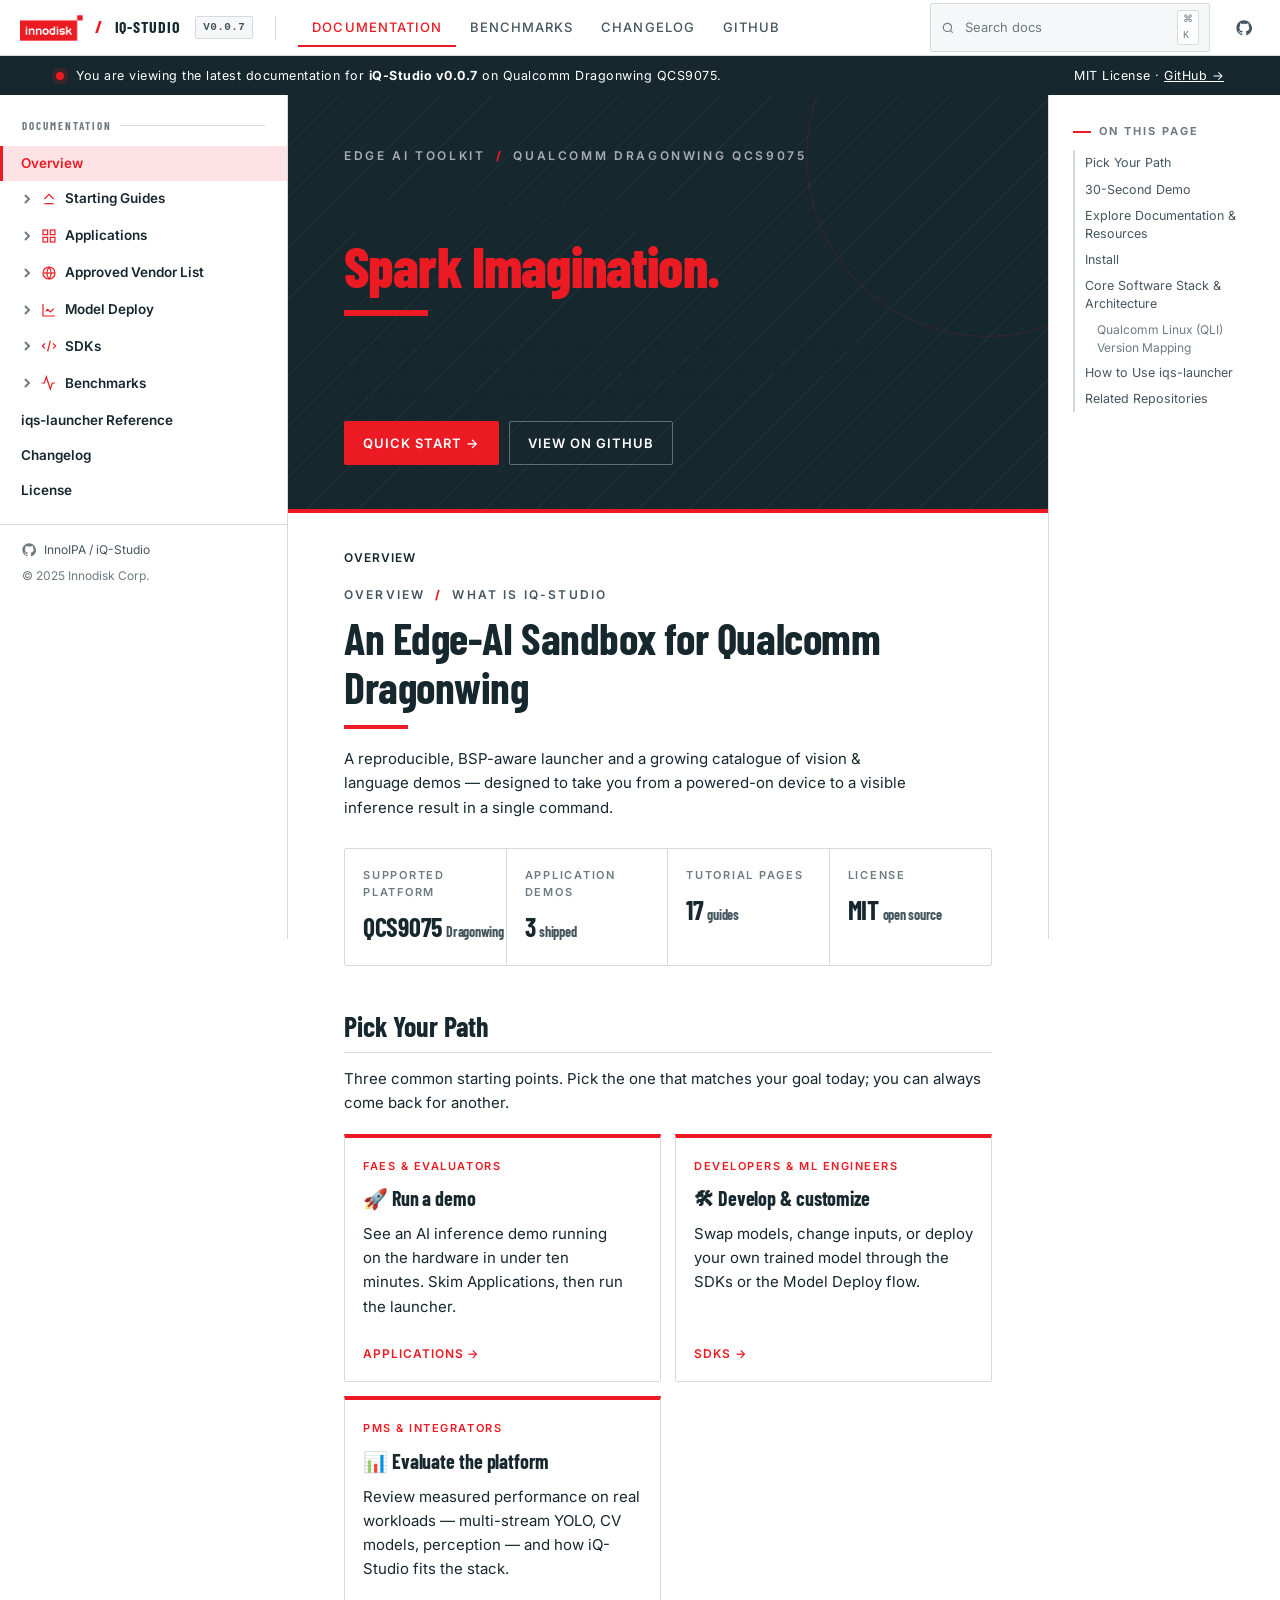
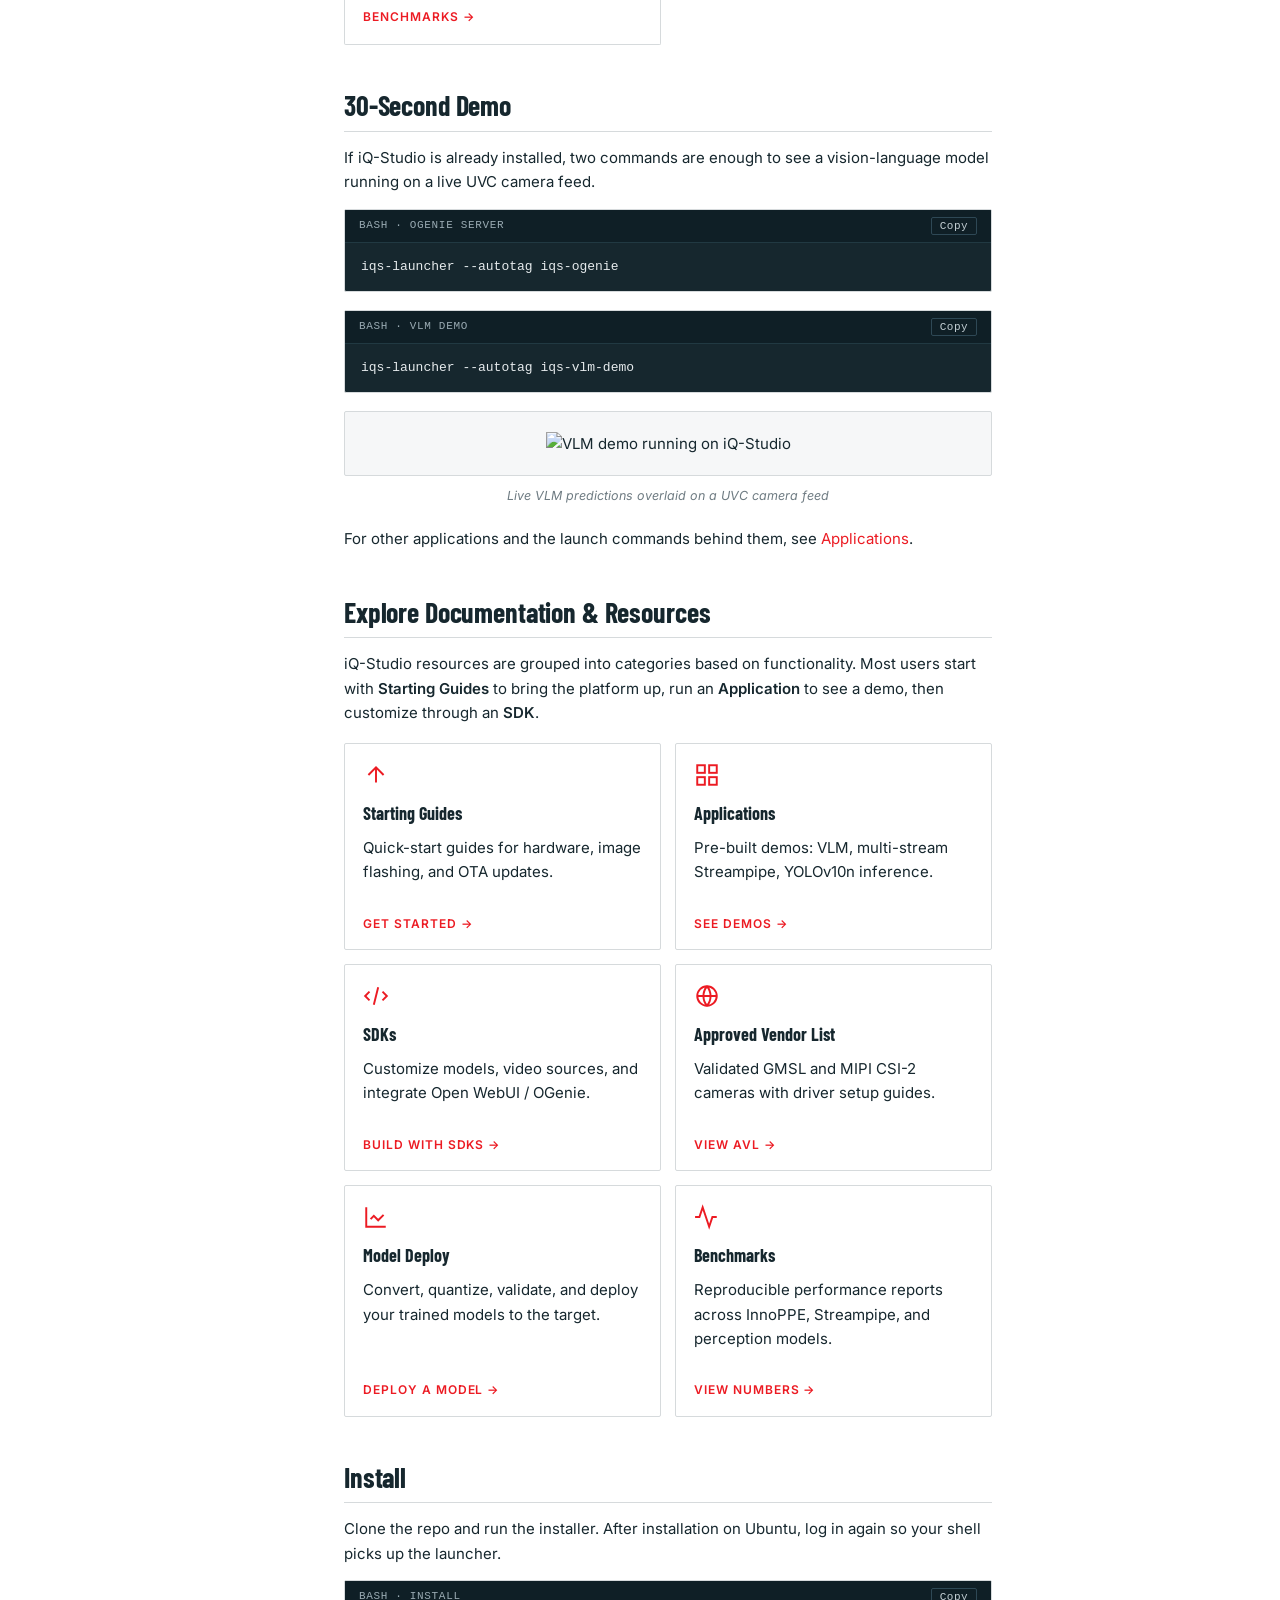
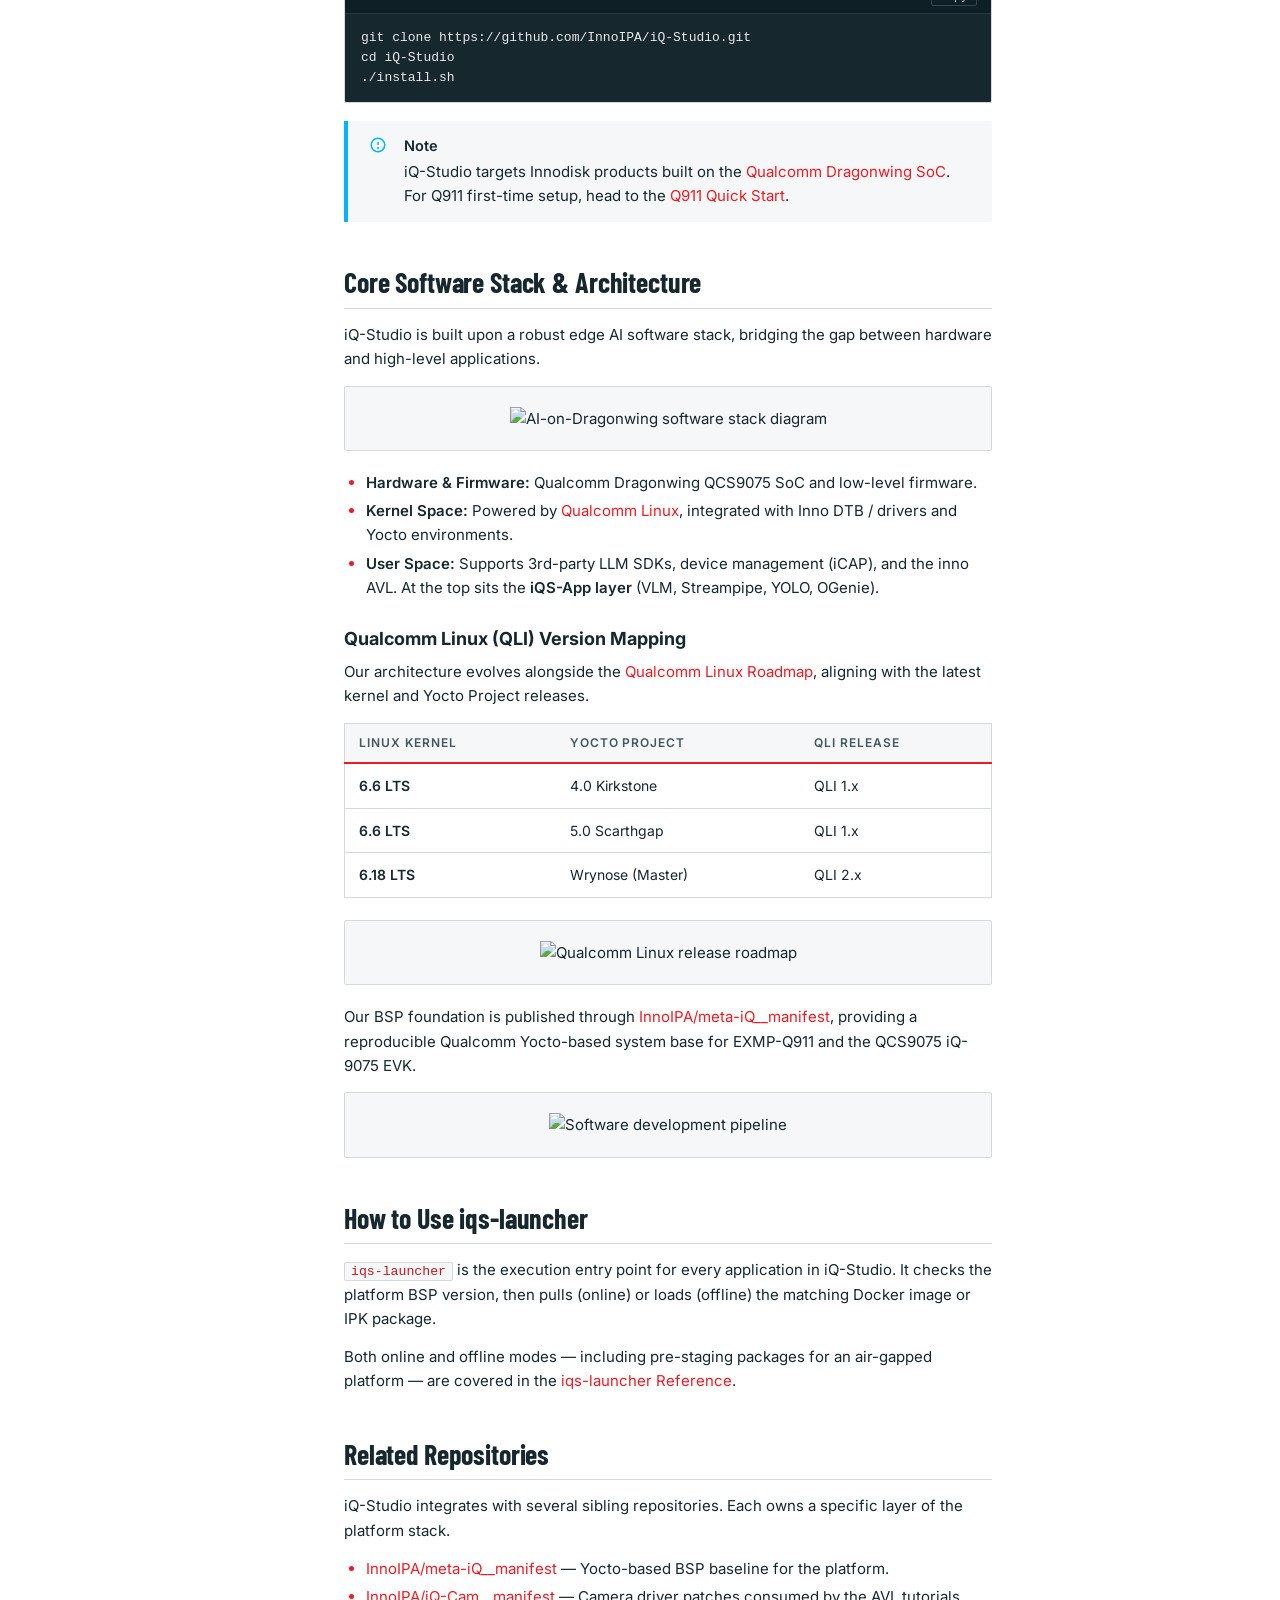
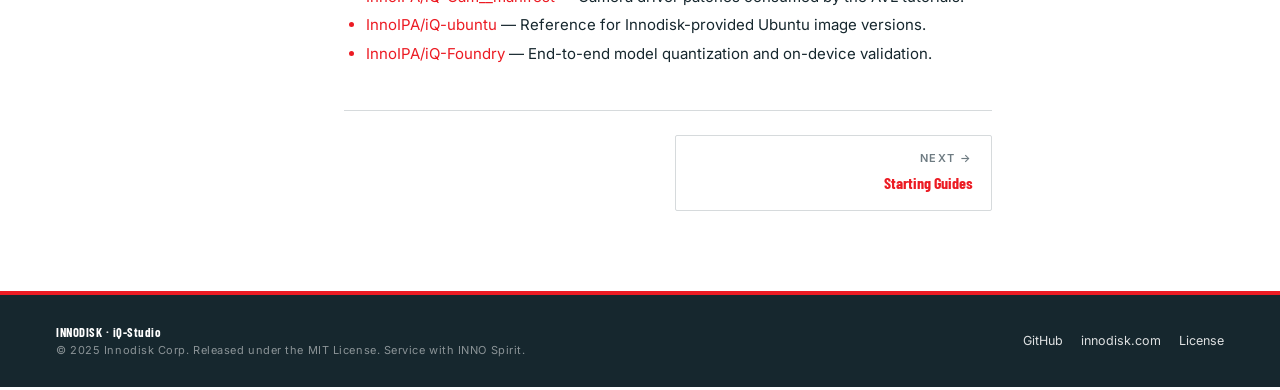
==== site/index.html @ c1405ceb "refactor: add landing pages and scaffolding for documentation categories - Created a metadata file (" ====
<!DOCTYPE html>
<html lang="en">
<head>
<meta charset="UTF-8">
<meta name="viewport" content="width=device-width, initial-scale=1.0">
<title>iQ-Studio · Edge AI Toolkit for Qualcomm Dragonwing</title>
<meta name="description" content="iQ-Studio is Innodisk's curated toolkit for running real-time AI workloads on edge platforms. Boot, flash, and run a working demo with a single command — then customize, benchmark, and deploy your own model.">
<link rel="stylesheet" href="assets/css/styles.css">
<link rel="icon" href="data:image/svg+xml,<svg xmlns='http://www.w3.org/2000/svg' viewBox='0 0 32 32'><rect width='32' height='32' rx='4' fill='%23EC1B23'/><path d='M9 9h3v14H9zm6 0h3v14h-3zm6 0h3v14h-3z' fill='white'/></svg>">
</head>
<body data-current="overview">

<header class="topbar">
  <button id="sidebar-toggle" class="sidebar-toggle" aria-label="Toggle navigation" type="button">
    <svg width="18" height="18" viewBox="0 0 24 24" fill="none" stroke="currentColor" stroke-width="2"><path d="M3 6h18M3 12h18M3 18h18"/></svg>
  </button>
  <a href="index.html" class="topbar__brand" aria-label="iQ-Studio home">
    <img src="assets/img/logo-innodisk.png" alt="Innodisk" />
    <span class="slash">/</span>
    <span class="product">iQ-Studio</span>
    <span class="topbar__version">v0.0.7</span>
  </a>
  <span class="topbar__divider"></span>
  <nav class="topbar__nav" aria-label="Primary">
    <a href="index.html" class="is-active">Documentation</a>
    <a href="benchmarks/index.html">Benchmarks</a>
    <a href="reference/changelog.html">Changelog</a>
    <a href="https://github.com/InnoIPA/iQ-Studio" target="_blank" rel="noopener">GitHub</a>
  </nav>
  <div class="topbar__spacer"></div>
  <label class="search" aria-label="Search documentation">
    <svg width="14" height="14" viewBox="0 0 24 24" fill="none" stroke="currentColor" stroke-width="2"><circle cx="11" cy="11" r="7"/><path d="m20 20-3.5-3.5"/></svg>
    <input type="text" placeholder="Search docs" disabled title="Search coming soon" />
    <span class="kbd">⌘ K</span>
  </label>
  <a class="icon-btn" href="https://github.com/InnoIPA/iQ-Studio" target="_blank" rel="noopener" title="GitHub repository" aria-label="GitHub">
    <svg width="16" height="16" viewBox="0 0 24 24" fill="currentColor"><path d="M12 .5C5.7.5.6 5.6.6 12c0 5 3.3 9.3 7.9 10.8.6.1.8-.3.8-.6v-2c-3.2.7-3.9-1.5-3.9-1.5-.5-1.3-1.3-1.7-1.3-1.7-1.1-.7.1-.7.1-.7 1.2.1 1.8 1.2 1.8 1.2 1.1 1.9 2.9 1.3 3.6 1 .1-.8.4-1.3.8-1.6-2.6-.3-5.3-1.3-5.3-5.7 0-1.3.5-2.3 1.2-3.1-.1-.3-.5-1.5.1-3.1 0 0 1-.3 3.2 1.2.9-.3 1.9-.4 2.9-.4s2 .1 2.9.4c2.2-1.5 3.2-1.2 3.2-1.2.6 1.6.2 2.8.1 3.1.7.8 1.2 1.8 1.2 3.1 0 4.4-2.7 5.4-5.3 5.7.4.4.8 1.1.8 2.2v3.3c0 .3.2.7.8.6 4.6-1.5 7.9-5.9 7.9-10.8C23.4 5.6 18.3.5 12 .5Z"/></svg>
  </a>
</header>

<div class="notice">
  <span class="dot"></span>
  <span>You are viewing the latest documentation for <strong>iQ-Studio v0.0.7</strong> on Qualcomm Dragonwing QCS9075.</span>
  <span style="margin-left:auto">MIT License · <a href="https://github.com/InnoIPA/iQ-Studio" target="_blank" rel="noopener">GitHub →</a></span>
</div>

<div class="layout">

  <aside class="sidebar" id="sidebar">
    <div class="sidebar__title">Documentation</div>

    <a href="index.html" class="nav-leaf is-active" data-page="overview">Overview</a>

    <div class="nav-group" data-group>
      <button class="nav-group__toggle" type="button">
        <svg class="nav-group__chev" viewBox="0 0 12 12" fill="none" stroke="currentColor" stroke-width="2"><path d="m4 2 4 4-4 4"/></svg>
        <svg class="nav-group__icon" viewBox="0 0 24 24" fill="none" stroke="currentColor" stroke-width="1.8"><path d="M5 12 12 5l7 7"/><path d="M5 19h14"/></svg>
        <span>Starting Guides</span>
      </button>
      <ul class="nav-list">
        <li><a href="starting-guides/index.html" data-page="starting-guides/index">Overview</a></li>
        <li><a href="starting-guides/q911.html" data-page="starting-guides/q911">Q911 Quick Start</a></li>
        <li><a href="starting-guides/flash-image.html" data-page="starting-guides/flash-image">Image Flashing</a></li>
        <li><a href="starting-guides/ota.html" data-page="starting-guides/ota">Qualcomm OTA</a></li>
      </ul>
    </div>

    <div class="nav-group" data-group>
      <button class="nav-group__toggle" type="button">
        <svg class="nav-group__chev" viewBox="0 0 12 12" fill="none" stroke="currentColor" stroke-width="2"><path d="m4 2 4 4-4 4"/></svg>
        <svg class="nav-group__icon" viewBox="0 0 24 24" fill="none" stroke="currentColor" stroke-width="1.8"><rect x="3" y="3" width="7" height="7"/><rect x="14" y="3" width="7" height="7"/><rect x="3" y="14" width="7" height="7"/><rect x="14" y="14" width="7" height="7"/></svg>
        <span>Applications</span>
      </button>
      <ul class="nav-list">
        <li><a href="applications/index.html" data-page="applications/index">Overview</a></li>
        <li><a href="applications/iqs-vlm.html" data-page="applications/iqs-vlm">iQS-VLM</a></li>
        <li><a href="applications/iqs-streampipe.html" data-page="applications/iqs-streampipe">iQS-Streampipe</a></li>
        <li><a href="applications/iqs-yolov10n.html" data-page="applications/iqs-yolov10n">iQS-YOLOv10n</a></li>
      </ul>
    </div>

    <div class="nav-group" data-group>
      <button class="nav-group__toggle" type="button">
        <svg class="nav-group__chev" viewBox="0 0 12 12" fill="none" stroke="currentColor" stroke-width="2"><path d="m4 2 4 4-4 4"/></svg>
        <svg class="nav-group__icon" viewBox="0 0 24 24" fill="none" stroke="currentColor" stroke-width="1.8"><circle cx="12" cy="12" r="9"/><path d="M3 12h18"/><path d="M12 3a14 14 0 0 1 0 18"/><path d="M12 3a14 14 0 0 0 0 18"/></svg>
        <span>Approved Vendor List</span>
      </button>
      <ul class="nav-list">
        <li><a href="avl/index.html" data-page="avl/index">Overview</a></li>
        <li><a href="avl/gmsl-camera.html" data-page="avl/gmsl-camera">GMSL Cameras</a></li>
        <li><a href="avl/mipi-camera.html" data-page="avl/mipi-camera">MIPI CSI-2 Cameras</a></li>
      </ul>
    </div>

    <div class="nav-group" data-group>
      <button class="nav-group__toggle" type="button">
        <svg class="nav-group__chev" viewBox="0 0 12 12" fill="none" stroke="currentColor" stroke-width="2"><path d="m4 2 4 4-4 4"/></svg>
        <svg class="nav-group__icon" viewBox="0 0 24 24" fill="none" stroke="currentColor" stroke-width="1.8"><path d="M3 3v18h18"/><path d="m7 14 3-3 4 4 5-5"/></svg>
        <span>Model Deploy</span>
      </button>
      <ul class="nav-list">
        <li><a href="model-deploy/index.html" data-page="model-deploy/index">Overview</a></li>
        <li><a href="model-deploy/yolo26.html" data-page="model-deploy/yolo26">YOLO26 (CV)</a></li>
      </ul>
    </div>

    <div class="nav-group" data-group>
      <button class="nav-group__toggle" type="button">
        <svg class="nav-group__chev" viewBox="0 0 12 12" fill="none" stroke="currentColor" stroke-width="2"><path d="m4 2 4 4-4 4"/></svg>
        <svg class="nav-group__icon" viewBox="0 0 24 24" fill="none" stroke="currentColor" stroke-width="1.8"><path d="m18 16 4-4-4-4"/><path d="m6 8-4 4 4 4"/><path d="m14 4-4 16"/></svg>
        <span>SDKs</span>
      </button>
      <ul class="nav-list">
        <li><a href="sdks/index.html" data-page="sdks/index">Overview</a></li>
        <li><a href="sdks/iqs-vlm.html" data-page="sdks/iqs-vlm">iQS-VLM SDK</a></li>
        <li><a href="sdks/iqs-streampipe.html" data-page="sdks/iqs-streampipe">iQS-Streampipe SDK</a></li>
        <li><a href="sdks/iqs-ogenie.html" data-page="sdks/iqs-ogenie">iQS-OGenie SDK</a></li>
      </ul>
    </div>

    <div class="nav-group" data-group>
      <button class="nav-group__toggle" type="button">
        <svg class="nav-group__chev" viewBox="0 0 12 12" fill="none" stroke="currentColor" stroke-width="2"><path d="m4 2 4 4-4 4"/></svg>
        <svg class="nav-group__icon" viewBox="0 0 24 24" fill="none" stroke="currentColor" stroke-width="1.8"><path d="M21 12h-4l-3 9-6-18-3 9H1"/></svg>
        <span>Benchmarks</span>
      </button>
      <ul class="nav-list">
        <li><a href="benchmarks/index.html" data-page="benchmarks/index">Overview</a></li>
        <li><a href="benchmarks/innoppe.html" data-page="benchmarks/innoppe">InnoPPE</a></li>
        <li><a href="benchmarks/streampipe.html" data-page="benchmarks/streampipe">iQS-Streampipe</a></li>
        <li><a href="benchmarks/perception-model.html" data-page="benchmarks/perception-model">Perception Model</a></li>
      </ul>
    </div>

    <a href="reference/launcher.html" class="nav-leaf" data-page="reference/launcher">iqs-launcher Reference</a>
    <a href="reference/changelog.html" class="nav-leaf" data-page="reference/changelog">Changelog</a>
    <a href="https://github.com/InnoIPA/iQ-Studio/blob/main/LICENSE" class="nav-leaf" target="_blank" rel="noopener">License</a>

    <div class="sidebar__foot">
      <div class="row">
        <svg width="14" height="14" viewBox="0 0 24 24" fill="currentColor"><path d="M12 .5C5.7.5.6 5.6.6 12c0 5 3.3 9.3 7.9 10.8.6.1.8-.3.8-.6v-2c-3.2.7-3.9-1.5-3.9-1.5-.5-1.3-1.3-1.7-1.3-1.7-1.1-.7.1-.7.1-.7 1.2.1 1.8 1.2 1.8 1.2 1.1 1.9 2.9 1.3 3.6 1 .1-.8.4-1.3.8-1.6-2.6-.3-5.3-1.3-5.3-5.7 0-1.3.5-2.3 1.2-3.1-.1-.3-.5-1.5.1-3.1 0 0 1-.3 3.2 1.2.9-.3 1.9-.4 2.9-.4s2 .1 2.9.4c2.2-1.5 3.2-1.2 3.2-1.2.6 1.6.2 2.8.1 3.1.7.8 1.2 1.8 1.2 3.1 0 4.4-2.7 5.4-5.3 5.7.4.4.8 1.1.8 2.2v3.3c0 .3.2.7.8.6 4.6-1.5 7.9-5.9 7.9-10.8C23.4 5.6 18.3.5 12 .5Z"/></svg>
        <a href="https://github.com/InnoIPA/iQ-Studio" target="_blank" rel="noopener">InnoIPA / iQ-Studio</a>
      </div>
      <div class="row">© 2025 Innodisk Corp.</div>
    </div>
  </aside>

  <main class="main">

    <div class="hero">
      <div class="hero__inner">
        <div class="hero__eyebrow">
          Edge AI Toolkit <span class="slash">/</span> Qualcomm Dragonwing QCS9075
        </div>
        <h1>Show Performance.<br><span class="accent">Spark Imagination.</span></h1>
        <div class="hero__rule"></div>
        <p class="hero__lede">
          iQ-Studio is Innodisk's curated toolkit for running real-time AI workloads on edge platforms.
          Boot, flash, and run a working demo with a single command — then customize, benchmark, and
          deploy your own model.
        </p>
        <div class="hero__actions">
          <a href="starting-guides/index.html" class="btn btn--primary">Quick Start →</a>
          <a href="https://github.com/InnoIPA/iQ-Studio" target="_blank" rel="noopener" class="btn btn--ghost">View on GitHub</a>
        </div>
      </div>
    </div>

    <nav class="crumbs">
      <span class="current">Overview</span>
    </nav>

    <div class="page-title">
      <div class="page-title__eyebrow">Overview <span class="slash">/</span> What is iQ-Studio</div>
      <h1>An Edge-AI Sandbox for Qualcomm Dragonwing</h1>
      <div class="page-title__rule"></div>
      <p class="page-title__lede">
        A reproducible, BSP-aware launcher and a growing catalogue of vision &amp; language demos —
        designed to take you from a powered-on device to a visible inference result in a single command.
      </p>
    </div>

    <div class="stats">
      <div class="stat">
        <div class="stat__label">Supported Platform</div>
        <div class="stat__value">QCS9075<span class="unit">Dragonwing</span></div>
      </div>
      <div class="stat">
        <div class="stat__label">Application Demos</div>
        <div class="stat__value">3<span class="unit">shipped</span></div>
      </div>
      <div class="stat">
        <div class="stat__label">Tutorial Pages</div>
        <div class="stat__value">17<span class="unit">guides</span></div>
      </div>
      <div class="stat">
        <div class="stat__label">License</div>
        <div class="stat__value">MIT<span class="unit">open source</span></div>
      </div>
    </div>

    <h2 id="pick-your-path">Pick Your Path</h2>
    <p>Three common starting points. Pick the one that matches your goal today; you can always come back for another.</p>

    <div class="personas">
      <a class="persona" href="applications/index.html">
        <div class="persona__role">FAEs &amp; Evaluators</div>
        <div class="persona__title">🚀 Run a demo</div>
        <p class="persona__desc">See an AI inference demo running on the hardware in under ten minutes. Skim Applications, then run the launcher.</p>
        <span class="persona__cta">Applications →</span>
      </a>
      <a class="persona" href="sdks/index.html">
        <div class="persona__role">Developers &amp; ML Engineers</div>
        <div class="persona__title">🛠 Develop &amp; customize</div>
        <p class="persona__desc">Swap models, change inputs, or deploy your own trained model through the SDKs or the Model Deploy flow.</p>
        <span class="persona__cta">SDKs →</span>
      </a>
      <a class="persona" href="benchmarks/index.html">
        <div class="persona__role">PMs &amp; Integrators</div>
        <div class="persona__title">📊 Evaluate the platform</div>
        <p class="persona__desc">Review measured performance on real workloads — multi-stream YOLO, CV models, perception — and how iQ-Studio fits the stack.</p>
        <span class="persona__cta">Benchmarks →</span>
      </a>
    </div>

    <h2 id="30-second-demo">30-Second Demo</h2>
    <p>If iQ-Studio is already installed, two commands are enough to see a vision-language model running on a live UVC camera feed.</p>

    <div class="codeblock">
      <div class="codeblock__head"><span>bash · ogenie server</span><button class="codeblock__copy" type="button">Copy</button></div>
      <pre><code>iqs-launcher --autotag iqs-ogenie</code></pre>
    </div>

    <div class="codeblock">
      <div class="codeblock__head"><span>bash · vlm demo</span><button class="codeblock__copy" type="button">Copy</button></div>
      <pre><code>iqs-launcher --autotag iqs-vlm-demo</code></pre>
    </div>

    <div class="diagram">
      <img src="assets/img/vlm-demo.gif" alt="VLM demo running on iQ-Studio">
    </div>
    <div class="diagram-caption">Live VLM predictions overlaid on a UVC camera feed</div>

    <p>For other applications and the launch commands behind them, see <a href="applications/index.html">Applications</a>.</p>

    <h2 id="explore">Explore Documentation &amp; Resources</h2>
    <p>iQ-Studio resources are grouped into categories based on functionality. Most users start with <strong>Starting Guides</strong> to bring the platform up, run an <strong>Application</strong> to see a demo, then customize through an <strong>SDK</strong>.</p>

    <div class="cards">
      <a href="starting-guides/index.html" class="card">
        <svg class="card__icon" viewBox="0 0 24 24" fill="none" stroke="currentColor" stroke-width="1.8"><path d="M5 12 12 5l7 7"/><path d="M12 19V5"/></svg>
        <div class="card__title">Starting Guides</div>
        <p class="card__desc">Quick-start guides for hardware, image flashing, and OTA updates.</p>
        <span class="card__more">Get started →</span>
      </a>
      <a href="applications/index.html" class="card">
        <svg class="card__icon" viewBox="0 0 24 24" fill="none" stroke="currentColor" stroke-width="1.8"><rect x="3" y="3" width="7" height="7"/><rect x="14" y="3" width="7" height="7"/><rect x="3" y="14" width="7" height="7"/><rect x="14" y="14" width="7" height="7"/></svg>
        <div class="card__title">Applications</div>
        <p class="card__desc">Pre-built demos: VLM, multi-stream Streampipe, YOLOv10n inference.</p>
        <span class="card__more">See demos →</span>
      </a>
      <a href="sdks/index.html" class="card">
        <svg class="card__icon" viewBox="0 0 24 24" fill="none" stroke="currentColor" stroke-width="1.8"><path d="m18 16 4-4-4-4"/><path d="m6 8-4 4 4 4"/><path d="m14 4-4 16"/></svg>
        <div class="card__title">SDKs</div>
        <p class="card__desc">Customize models, video sources, and integrate Open WebUI / OGenie.</p>
        <span class="card__more">Build with SDKs →</span>
      </a>
      <a href="avl/index.html" class="card">
        <svg class="card__icon" viewBox="0 0 24 24" fill="none" stroke="currentColor" stroke-width="1.8"><circle cx="12" cy="12" r="9"/><path d="M3 12h18"/><path d="M12 3a14 14 0 0 1 0 18"/><path d="M12 3a14 14 0 0 0 0 18"/></svg>
        <div class="card__title">Approved Vendor List</div>
        <p class="card__desc">Validated GMSL and MIPI CSI-2 cameras with driver setup guides.</p>
        <span class="card__more">View AVL →</span>
      </a>
      <a href="model-deploy/index.html" class="card">
        <svg class="card__icon" viewBox="0 0 24 24" fill="none" stroke="currentColor" stroke-width="1.8"><path d="M3 3v18h18"/><path d="m7 14 3-3 4 4 5-5"/></svg>
        <div class="card__title">Model Deploy</div>
        <p class="card__desc">Convert, quantize, validate, and deploy your trained models to the target.</p>
        <span class="card__more">Deploy a model →</span>
      </a>
      <a href="benchmarks/index.html" class="card">
        <svg class="card__icon" viewBox="0 0 24 24" fill="none" stroke="currentColor" stroke-width="1.8"><path d="M21 12h-4l-3 9-6-18-3 9H1"/></svg>
        <div class="card__title">Benchmarks</div>
        <p class="card__desc">Reproducible performance reports across InnoPPE, Streampipe, and perception models.</p>
        <span class="card__more">View numbers →</span>
      </a>
    </div>

    <h2 id="install">Install</h2>
    <p>Clone the repo and run the installer. After installation on Ubuntu, log in again so your shell picks up the launcher.</p>

    <div class="codeblock">
      <div class="codeblock__head"><span>bash · install</span><button class="codeblock__copy" type="button">Copy</button></div>
      <pre><code>git clone https://github.com/InnoIPA/iQ-Studio.git
cd iQ-Studio
./install.sh</code></pre>
    </div>

    <div class="callout callout--note">
      <div class="callout__icon">
        <svg width="18" height="18" viewBox="0 0 24 24" fill="none" stroke="currentColor" stroke-width="2"><circle cx="12" cy="12" r="9"/><path d="M12 8v4"/><circle cx="12" cy="16" r="0.5" fill="currentColor"/></svg>
      </div>
      <div class="callout__body">
        <strong>Note</strong>
        <p>iQ-Studio targets Innodisk products built on the <a href="https://www.innodisk.com/en/news/innodisk-unveils-ai-on-dragonwing-computing-series" target="_blank" rel="noopener">Qualcomm Dragonwing SoC</a>. For Q911 first-time setup, head to the <a href="starting-guides/q911.html">Q911 Quick Start</a>.</p>
      </div>
    </div>

    <h2 id="architecture">Core Software Stack &amp; Architecture</h2>
    <p>iQ-Studio is built upon a robust edge AI software stack, bridging the gap between hardware and high-level applications.</p>

    <div class="diagram">
      <img src="assets/img/ai_on_dragonwing_sw_stack.png" alt="AI-on-Dragonwing software stack diagram">
    </div>

    <ul>
      <li><strong>Hardware &amp; Firmware:</strong> Qualcomm Dragonwing QCS9075 SoC and low-level firmware.</li>
      <li><strong>Kernel Space:</strong> Powered by <a href="https://www.qualcomm.com/developer/software/qualcomm-linux" target="_blank" rel="noopener">Qualcomm Linux</a>, integrated with Inno DTB / drivers and Yocto environments.</li>
      <li><strong>User Space:</strong> Supports 3rd-party LLM SDKs, device management (iCAP), and the inno AVL. At the top sits the <strong>iQS-App layer</strong> (VLM, Streampipe, YOLO, OGenie).</li>
    </ul>

    <h3 id="qli-version-mapping">Qualcomm Linux (QLI) Version Mapping</h3>
    <p>Our architecture evolves alongside the <a href="https://www.qualcomm.com/developer/software/qualcomm-linux" target="_blank" rel="noopener">Qualcomm Linux Roadmap</a>, aligning with the latest kernel and Yocto Project releases.</p>

    <table>
      <thead>
        <tr><th>Linux Kernel</th><th>Yocto Project</th><th>QLI Release</th></tr>
      </thead>
      <tbody>
        <tr><td><strong>6.6 LTS</strong></td><td>4.0 Kirkstone</td><td>QLI 1.x</td></tr>
        <tr><td><strong>6.6 LTS</strong></td><td>5.0 Scarthgap</td><td>QLI 1.x</td></tr>
        <tr><td><strong>6.18 LTS</strong></td><td>Wrynose (Master)</td><td>QLI 2.x</td></tr>
      </tbody>
    </table>

    <div class="diagram">
      <img src="assets/img/qcl_roadmap.png" alt="Qualcomm Linux release roadmap">
    </div>

    <p>Our BSP foundation is published through <a href="https://github.com/InnoIPA/meta-iQ__manifest" target="_blank" rel="noopener">InnoIPA/meta-iQ__manifest</a>, providing a reproducible Qualcomm Yocto-based system base for EXMP-Q911 and the QCS9075 iQ-9075 EVK.</p>

    <div class="diagram">
      <img src="assets/img/sw_development_pipeline.png" alt="Software development pipeline">
    </div>

    <h2 id="launcher">How to Use iqs-launcher</h2>
    <p><code>iqs-launcher</code> is the execution entry point for every application in iQ-Studio. It checks the platform BSP version, then pulls (online) or loads (offline) the matching Docker image or IPK package.</p>
    <p>Both online and offline modes — including pre-staging packages for an air-gapped platform — are covered in the <a href="reference/launcher.html">iqs-launcher Reference</a>.</p>

    <h2 id="related">Related Repositories</h2>
    <p>iQ-Studio integrates with several sibling repositories. Each owns a specific layer of the platform stack.</p>
    <ul>
      <li><a href="https://github.com/InnoIPA/meta-iQ__manifest" target="_blank" rel="noopener">InnoIPA/meta-iQ__manifest</a> — Yocto-based BSP baseline for the platform.</li>
      <li><a href="https://github.com/InnoIPA/iQ-Cam__manifest" target="_blank" rel="noopener">InnoIPA/iQ-Cam__manifest</a> — Camera driver patches consumed by the AVL tutorials.</li>
      <li><a href="https://github.com/InnoIPA/iQ-ubuntu" target="_blank" rel="noopener">InnoIPA/iQ-ubuntu</a> — Reference for Innodisk-provided Ubuntu image versions.</li>
      <li><a href="https://github.com/InnoIPA/iQ-Foundry" target="_blank" rel="noopener">InnoIPA/iQ-Foundry</a> — End-to-end model quantization and on-device validation.</li>
    </ul>

    <div class="pager">
      <span class="pager__empty"></span>
      <a class="pager__next" href="starting-guides/index.html">
        <span class="dir">Next →</span>
        <span class="title">Starting Guides</span>
      </a>
    </div>

  </main>

  <aside class="toc">
    <div class="toc__head">On this page</div>
    <ul id="toc-list"></ul>
  </aside>

</div>

<footer class="footer">
  <div>
    <strong style="color:white;font-family:var(--font-display);letter-spacing:0.04em">INNODISK · iQ-Studio</strong>
    <div class="footer__legal">© 2025 Innodisk Corp. Released under the MIT License. Service with INNO Spirit.</div>
  </div>
  <div class="footer__links">
    <a href="https://github.com/InnoIPA/iQ-Studio" target="_blank" rel="noopener">GitHub</a>
    <a href="https://www.innodisk.com" target="_blank" rel="noopener">innodisk.com</a>
    <a href="https://github.com/InnoIPA/iQ-Studio/blob/main/LICENSE" target="_blank" rel="noopener">License</a>
  </div>
</footer>

<script src="assets/js/site.js" defer></script>
</body>
</html>
---- site/assets/css/styles.css ----
/* iQ-Studio GitHub Pages — adapted from github_page_style/styles.css
   Changes from the prototype:
   - .page SPA toggle removed (real multi-page routing now)
   - tweaks-panel CSS removed (panel dropped from production)
   - bg-isometric-dark.png reference removed (asset not shipped)
   - mobile sidebar toggle (.sidebar-toggle, .sidebar.is-open) added
*/

@import url("./colors_and_type.css");

* { box-sizing: border-box; }

html, body {
  margin: 0;
  padding: 0;
  background: var(--bg);
  color: var(--fg-1);
  font-family: var(--font-body);
  font-size: 15px;
  line-height: 1.55;
  -webkit-font-smoothing: antialiased;
  text-rendering: optimizeLegibility;
}

a { color: var(--innodisk-red); text-decoration: none; }
a:hover { color: var(--innodisk-red-deep); text-decoration: underline; }

/* ============================================
   TOP BAR
   ============================================ */
.topbar {
  position: sticky;
  top: 0;
  z-index: 60;
  background: var(--innodisk-white);
  border-bottom: 1px solid var(--border);
  height: 56px;
  display: flex;
  align-items: center;
  padding: 0 20px;
  gap: 18px;
}
.topbar__brand {
  display: flex;
  align-items: center;
  gap: 10px;
  font-family: var(--font-display);
  font-weight: 700;
  letter-spacing: 0.02em;
  font-size: 16px;
  color: var(--fg-1);
  text-transform: uppercase;
  white-space: nowrap;
}
.topbar__brand img { height: 26px; width: auto; display: block; }
.topbar__brand .slash { color: var(--innodisk-red); font-weight: 800; margin: 0 2px; }
.topbar__brand .product { letter-spacing: 0.06em; }
.topbar__version {
  font-family: var(--font-mono);
  font-size: 11px;
  font-weight: 600;
  padding: 2px 7px;
  border: 1px solid var(--border);
  background: var(--innodisk-paper);
  color: var(--fg-2);
  border-radius: 2px;
  letter-spacing: 0.04em;
  margin-left: 4px;
}
.topbar__divider { width: 1px; height: 24px; background: var(--border); margin: 0 4px; }
.topbar__nav { display: flex; gap: 0; }
.topbar__nav a {
  font-size: 13px;
  font-weight: 500;
  color: var(--fg-2);
  padding: 8px 14px;
  border-bottom: 2px solid transparent;
  margin-bottom: -1px;
  text-transform: uppercase;
  letter-spacing: 0.08em;
  transition: color 140ms var(--ease-out), border-color 140ms var(--ease-out);
}
.topbar__nav a:hover { color: var(--fg-1); text-decoration: none; }
.topbar__nav a.is-active {
  color: var(--innodisk-red);
  border-bottom-color: var(--innodisk-red);
}
.topbar__spacer { flex: 1; }
.search {
  display: flex;
  align-items: center;
  gap: 8px;
  border: 1px solid var(--border);
  background: var(--innodisk-paper);
  padding: 6px 10px;
  width: 280px;
  border-radius: 2px;
  transition: border-color 140ms;
}
.search:focus-within { border-color: var(--innodisk-red); background: var(--innodisk-white); }
.search input {
  border: 0; outline: 0; background: transparent; flex: 1;
  font: inherit; font-size: 13px; color: var(--fg-1);
}
.search input::placeholder { color: var(--fg-3); }
.search .kbd {
  font-family: var(--font-mono);
  font-size: 10px;
  padding: 1px 5px;
  border: 1px solid var(--border);
  background: var(--innodisk-white);
  color: var(--fg-3);
  border-radius: 2px;
}
.search svg { color: var(--fg-3); flex-shrink: 0; }
.icon-btn {
  display: inline-flex; align-items: center; justify-content: center;
  width: 32px; height: 32px;
  border: 1px solid transparent;
  background: transparent; color: var(--fg-2);
  cursor: pointer; border-radius: 2px;
}
.icon-btn:hover { background: var(--innodisk-paper); color: var(--fg-1); }

/* Mobile sidebar toggle — added for multi-page site (not in prototype) */
.sidebar-toggle {
  display: none;
  width: 36px; height: 36px;
  border: 1px solid var(--border);
  background: var(--innodisk-white);
  color: var(--fg-1);
  cursor: pointer;
  border-radius: 2px;
  align-items: center;
  justify-content: center;
}
.sidebar-toggle:hover { background: var(--innodisk-paper); }

/* ============================================
   LAYOUT — three columns, sticky sidebars
   ============================================ */
.layout {
  display: grid;
  grid-template-columns: var(--sidebar-w, 288px) minmax(0, 1fr) 232px;
  align-items: start;
}
@media (max-width: 1180px) {
  .layout { grid-template-columns: var(--sidebar-w, 288px) minmax(0, 1fr); }
  .toc { display: none; }
}
@media (max-width: 820px) {
  .layout { grid-template-columns: 1fr; }
  .sidebar {
    position: fixed;
    inset: 56px 0 0 0;
    height: calc(100vh - 56px);
    width: 320px;
    max-width: 86vw;
    z-index: 55;
    transform: translateX(-100%);
    transition: transform 220ms var(--ease-out);
    box-shadow: 0 16px 32px rgba(22,39,46,0.18);
  }
  .sidebar.is-open { transform: translateX(0); }
  .sidebar-toggle { display: inline-flex; }
  .topbar__nav { display: none; }
  .search { width: 140px; }
  .search .kbd { display: none; }
  .hero { margin: -28px -20px 28px; padding: 36px 20px 28px; }
  .hero h1 { font-size: 38px; }
  .main { padding: 24px 20px 60px; }
  .footer { flex-direction: column; align-items: flex-start; padding: 22px 20px; }
}

/* Backdrop when mobile sidebar open */
.sidebar-backdrop {
  display: none;
  position: fixed; inset: 56px 0 0 0;
  background: rgba(22,39,46,0.4);
  z-index: 50;
}
.sidebar-backdrop.is-visible { display: block; }

/* ============================================
   LEFT SIDEBAR
   ============================================ */
.sidebar {
  position: sticky;
  top: 56px;
  height: calc(100vh - 56px);
  overflow-y: auto;
  border-right: 1px solid var(--border);
  background: var(--innodisk-white);
  padding: 18px 0 32px;
  font-size: 13.5px;
}
.sidebar__title {
  padding: 4px 22px 12px;
  font-family: var(--font-display);
  font-weight: 700;
  font-size: 11px;
  letter-spacing: 0.18em;
  text-transform: uppercase;
  color: var(--fg-3);
  display: flex; align-items: center; gap: 8px;
}
.sidebar__title::after {
  content: ""; flex: 1; height: 1px; background: var(--border);
}

.nav-group { margin-bottom: 2px; }
.nav-group__toggle {
  display: flex; align-items: center;
  width: 100%;
  padding: 7px 22px 7px 18px;
  background: none; border: 0;
  text-align: left;
  font: inherit; font-weight: 600; font-size: 13.5px;
  color: var(--fg-1);
  cursor: pointer;
  border-left: 3px solid transparent;
  gap: 8px;
}
.nav-group__toggle:hover { background: var(--innodisk-paper); }
.nav-group__chev {
  width: 12px; height: 12px;
  transition: transform 160ms var(--ease-out);
  color: var(--fg-3);
  flex-shrink: 0;
}
.nav-group.is-open .nav-group__chev { transform: rotate(90deg); }
.nav-group__icon {
  width: 16px; height: 16px;
  color: var(--innodisk-red);
  flex-shrink: 0;
}

.nav-list { list-style: none; margin: 0; padding: 2px 0 6px; display: none; }
.nav-group.is-open .nav-list { display: block; }
.nav-list a {
  display: block;
  padding: 5px 22px 5px 49px;
  color: var(--fg-2);
  font-size: 13px;
  border-left: 3px solid transparent;
  margin-left: 0;
  position: relative;
  line-height: 1.4;
}
.nav-list a:hover { color: var(--fg-1); background: var(--innodisk-paper); text-decoration: none; }
.nav-list a.is-active {
  color: var(--innodisk-red);
  background: var(--innodisk-red-tint);
  border-left-color: var(--innodisk-red);
  font-weight: 600;
}
.nav-list a.is-active::before {
  content: ""; position: absolute; left: 30px; top: 50%;
  width: 4px; height: 4px; border-radius: 50%;
  background: var(--innodisk-red); transform: translateY(-50%);
}

.nav-leaf {
  display: block;
  padding: 7px 22px 7px 18px;
  color: var(--fg-1);
  font-weight: 600;
  font-size: 13.5px;
  border-left: 3px solid transparent;
}
.nav-leaf:hover { background: var(--innodisk-paper); text-decoration: none; }
.nav-leaf.is-active {
  color: var(--innodisk-red);
  background: var(--innodisk-red-tint);
  border-left-color: var(--innodisk-red);
}

.sidebar__foot {
  padding: 16px 22px;
  margin-top: 16px;
  border-top: 1px solid var(--border);
  font-size: 12px;
  color: var(--fg-3);
  display: flex; flex-direction: column; gap: 8px;
}
.sidebar__foot a { color: var(--fg-2); }
.sidebar__foot .row { display: flex; align-items: center; gap: 8px; }

/* ============================================
   MAIN CONTENT
   ============================================ */
.main {
  padding: 28px 56px 80px;
  max-width: 920px;
  min-width: 0;
}
.main--wide { max-width: none; }

/* Breadcrumb */
.crumbs {
  display: flex; align-items: center; gap: 6px;
  font-size: 12px;
  color: var(--fg-3);
  text-transform: uppercase;
  letter-spacing: 0.08em;
  font-weight: 600;
  margin-bottom: 18px;
  flex-wrap: wrap;
}
.crumbs a { color: var(--fg-2); }
.crumbs a:hover { color: var(--innodisk-red); text-decoration: none; }
.crumbs .sep { color: var(--border-strong); }
.crumbs .current { color: var(--fg-1); }

/* Page title block */
.page-title { margin-bottom: 28px; }
.page-title__eyebrow {
  font-size: 12px;
  font-weight: 600;
  letter-spacing: 0.18em;
  text-transform: uppercase;
  color: var(--fg-2);
  margin-bottom: 10px;
  display: flex; align-items: center; gap: 10px;
}
.page-title__eyebrow .slash { color: var(--innodisk-red); font-weight: 800; }
.page-title h1 {
  font-family: var(--font-display);
  font-weight: 700;
  font-size: 44px;
  line-height: 1.1;
  letter-spacing: -0.01em;
  color: var(--fg-1);
  margin: 0 0 14px;
}
.page-title__rule {
  width: 64px; height: 4px;
  background: var(--innodisk-red);
  margin-bottom: 18px;
}
.page-title__lede {
  font-size: 17px;
  line-height: 1.55;
  color: var(--fg-2);
  max-width: 64ch;
}

/* Section headings inside content */
.main h2 {
  font-family: var(--font-display);
  font-weight: 700;
  font-size: 28px;
  letter-spacing: -0.005em;
  color: var(--fg-1);
  margin: 44px 0 14px;
  padding-bottom: 8px;
  border-bottom: 1px solid var(--border);
  scroll-margin-top: 80px;
}
.main h3 {
  font-family: var(--font-body);
  font-weight: 700;
  font-size: 18px;
  color: var(--fg-1);
  margin: 28px 0 10px;
  scroll-margin-top: 80px;
}
.main h4 {
  font-family: var(--font-body);
  font-weight: 600;
  font-size: 15px;
  color: var(--fg-1);
  margin: 20px 0 6px;
  text-transform: uppercase;
  letter-spacing: 0.06em;
}
.main p {
  margin: 0 0 14px;
  color: var(--fg-1);
  font-size: 15px;
  line-height: 1.62;
  text-wrap: pretty;
}
.main ul, .main ol {
  margin: 0 0 14px;
  padding-left: 22px;
  font-size: 15px;
  line-height: 1.62;
}
.main li { margin-bottom: 4px; }
.main li::marker { color: var(--innodisk-red); }
.main strong { color: var(--fg-1); font-weight: 600; }
.main img { max-width: 100%; height: auto; }

/* Inline code */
.main :not(pre) > code {
  font-family: var(--font-mono);
  font-size: 0.88em;
  background: var(--innodisk-paper);
  border: 1px solid var(--border);
  color: var(--innodisk-red-deep);
  padding: 1px 6px;
  border-radius: 2px;
}

/* Code blocks */
.codeblock {
  position: relative;
  margin: 14px 0 18px;
  border: 1px solid var(--border);
  background: var(--innodisk-ink);
  border-radius: 2px;
  overflow: hidden;
}
.codeblock__head {
  display: flex; align-items: center; justify-content: space-between;
  padding: 7px 14px;
  background: #0F1F26;
  color: #9AABB3;
  font-family: var(--font-mono);
  font-size: 11px;
  letter-spacing: 0.06em;
  text-transform: uppercase;
  border-bottom: 1px solid #213942;
}
.codeblock__copy {
  background: transparent;
  border: 1px solid #2E4855;
  color: #C4D0D5;
  font-family: var(--font-mono);
  font-size: 11px;
  padding: 2px 8px;
  cursor: pointer;
  border-radius: 2px;
  letter-spacing: 0.04em;
}
.codeblock__copy:hover { border-color: var(--innodisk-red); color: white; }
.codeblock pre {
  margin: 0;
  padding: 14px 16px;
  overflow-x: auto;
  font-family: var(--font-mono);
  font-size: 13px;
  line-height: 1.55;
  color: #E6EBED;
}
.codeblock pre code { background: transparent; border: 0; color: inherit; padding: 0; font-size: inherit; }

/* Tables */
.main table {
  width: 100%;
  border-collapse: collapse;
  margin: 14px 0 22px;
  font-size: 14px;
  border: 1px solid var(--border);
}
.main thead th {
  text-align: left;
  background: var(--innodisk-paper);
  font-family: var(--font-body);
  font-weight: 600;
  font-size: 12px;
  text-transform: uppercase;
  letter-spacing: 0.08em;
  color: var(--fg-2);
  padding: 10px 14px;
  border-bottom: 2px solid var(--innodisk-red);
}
.main tbody td {
  padding: 11px 14px;
  border-bottom: 1px solid var(--border);
  vertical-align: top;
}
.main tbody tr:last-child td { border-bottom: 0; }
.main tbody tr:hover td { background: var(--innodisk-paper); }

/* Callouts — note / warning / tip / caution */
.callout {
  display: grid;
  grid-template-columns: 28px 1fr;
  gap: 12px;
  border-left: 4px solid var(--innodisk-red);
  background: var(--innodisk-paper);
  padding: 14px 16px;
  margin: 16px 0 20px;
  font-size: 14.5px;
  line-height: 1.55;
  border-radius: 0 2px 2px 0;
}
.callout__icon {
  display: flex; align-items: flex-start; justify-content: center;
  color: var(--innodisk-red);
  padding-top: 1px;
}
.callout__body strong { display: block; margin-bottom: 2px; }
.callout__body p:last-child { margin-bottom: 0; }
.callout__body > :first-child { margin-top: 0; }
.callout--note { border-left-color: var(--accent-sky); }
.callout--note .callout__icon { color: var(--accent-sky); }
.callout--warn, .callout--warning { border-left-color: var(--accent-orange); }
.callout--warn .callout__icon, .callout--warning .callout__icon { color: var(--accent-orange); }
.callout--tip { border-left-color: var(--accent-green); }
.callout--tip .callout__icon { color: var(--accent-green); }
.callout--caution, .callout--important { border-left-color: var(--innodisk-red); }
.callout--caution .callout__icon, .callout--important .callout__icon { color: var(--innodisk-red); }

/* Card grids (overview / category landings) */
.cards {
  display: grid;
  grid-template-columns: repeat(auto-fit, minmax(240px, 1fr));
  gap: 14px;
  margin: 18px 0 22px;
}
.card {
  display: flex;
  flex-direction: column;
  gap: 8px;
  padding: 18px 18px 16px;
  border: 1px solid var(--border);
  background: var(--innodisk-white);
  transition: border-color 160ms, transform 160ms;
  cursor: pointer;
  border-radius: 2px;
  text-align: left;
  text-decoration: none;
  color: var(--fg-1);
}
.card:hover { border-color: var(--innodisk-red); text-decoration: none; }
.card__icon { width: 26px; height: 26px; color: var(--innodisk-red); margin-bottom: 4px; }
.card__title {
  font-family: var(--font-display);
  font-weight: 700;
  font-size: 18px;
  color: var(--fg-1);
}
.card__desc { font-size: 13.5px; line-height: 1.5; color: var(--fg-2); }
.card__more {
  margin-top: auto;
  padding-top: 8px;
  font-size: 12px;
  font-weight: 600;
  letter-spacing: 0.08em;
  text-transform: uppercase;
  color: var(--innodisk-red);
  display: flex; align-items: center; gap: 6px;
}

/* Hero (overview only) */
.hero {
  position: relative;
  margin: -28px -56px 36px;
  padding: 52px 56px 44px;
  background: var(--innodisk-ink);
  color: var(--innodisk-white);
  overflow: hidden;
  border-bottom: 4px solid var(--innodisk-red);
}
/* Subtle diagonal-stripe SVG pattern in place of the missing isometric image */
.hero::before {
  content: "";
  position: absolute; inset: 0;
  background-image:
    repeating-linear-gradient(135deg,
      rgba(255,255,255,0.04) 0,
      rgba(255,255,255,0.04) 1px,
      transparent 1px,
      transparent 18px);
  pointer-events: none;
}
.hero::after {
  content: "";
  position: absolute;
  right: -120px; top: -120px;
  width: 360px; height: 360px;
  border: 1px solid rgba(236,27,35,0.18);
  border-radius: 50%;
  pointer-events: none;
}
.hero__inner { position: relative; max-width: 760px; }
.hero__eyebrow {
  font-size: 12px;
  font-weight: 600;
  letter-spacing: 0.22em;
  text-transform: uppercase;
  color: rgba(255,255,255,0.62);
  display: flex; align-items: center; gap: 10px;
  margin-bottom: 14px;
}
.hero__eyebrow .slash { color: var(--innodisk-red); font-weight: 800; }
.hero h1 {
  font-family: var(--font-display);
  font-weight: 800;
  font-size: 56px;
  line-height: 1.02;
  letter-spacing: -0.015em;
  margin: 0 0 16px;
}
.hero h1 .accent { color: var(--innodisk-red); }
.hero__rule { width: 84px; height: 6px; background: var(--innodisk-red); margin-bottom: 18px; }
.hero__lede {
  font-size: 17px;
  line-height: 1.55;
  color: rgba(255,255,255,0.82);
  max-width: 62ch;
  margin: 0 0 22px;
}
.hero__actions { display: flex; gap: 10px; flex-wrap: wrap; }

.btn {
  display: inline-flex; align-items: center; gap: 8px;
  padding: 11px 18px;
  font-family: var(--font-body);
  font-weight: 600;
  font-size: 13px;
  letter-spacing: 0.08em;
  text-transform: uppercase;
  border: 1px solid transparent;
  cursor: pointer;
  border-radius: 2px;
  transition: background 140ms, border-color 140ms, color 140ms;
  text-decoration: none;
}
.btn--primary { background: var(--innodisk-red); color: white; }
.btn--primary:hover { background: var(--innodisk-red-deep); text-decoration: none; color: white; }
.btn--ghost { background: transparent; border-color: rgba(255,255,255,0.32); color: white; }
.btn--ghost:hover { border-color: white; background: rgba(255,255,255,0.08); text-decoration: none; color: white; }
.btn--outline { border-color: var(--innodisk-red); color: var(--innodisk-red); background: transparent; }
.btn--outline:hover { background: var(--innodisk-red); color: white; text-decoration: none; }

/* Footer */
.footer {
  margin-top: 0;
  background: var(--innodisk-ink);
  color: rgba(255,255,255,0.72);
  padding: 28px 56px;
  font-size: 12.5px;
  display: flex;
  align-items: center;
  justify-content: space-between;
  gap: 24px;
  border-top: 4px solid var(--innodisk-red);
}
.footer a { color: rgba(255,255,255,0.86); }
.footer a:hover { color: white; }
.footer__legal { font-size: 11px; letter-spacing: 0.05em; color: rgba(255,255,255,0.5); }
.footer__links { display: flex; gap: 18px; flex-wrap: wrap; }

/* Prev / Next pagination */
.pager {
  display: grid;
  grid-template-columns: 1fr 1fr;
  gap: 14px;
  margin-top: 44px;
  padding-top: 24px;
  border-top: 1px solid var(--border);
}
.pager a {
  display: flex; flex-direction: column; gap: 4px;
  padding: 14px 18px;
  border: 1px solid var(--border);
  background: var(--innodisk-white);
  color: var(--fg-1);
  text-decoration: none;
  transition: border-color 140ms;
  border-radius: 2px;
}
.pager a:hover { border-color: var(--innodisk-red); text-decoration: none; }
.pager .dir {
  font-size: 11px;
  font-weight: 600;
  letter-spacing: 0.14em;
  text-transform: uppercase;
  color: var(--fg-3);
  display: flex; align-items: center; gap: 6px;
}
.pager .title {
  font-family: var(--font-display);
  font-weight: 700;
  font-size: 16px;
  color: var(--innodisk-red);
}
.pager .pager__prev { text-align: left; }
.pager .pager__next { text-align: right; align-items: flex-end; }
.pager__empty { visibility: hidden; }

/* Page meta below title */
.page-meta {
  display: flex; gap: 18px;
  font-size: 12px;
  color: var(--fg-3);
  margin-bottom: 8px;
  flex-wrap: wrap;
}
.page-meta span { display: inline-flex; align-items: center; gap: 5px; }
.page-meta .pill {
  background: var(--innodisk-red-tint);
  color: var(--innodisk-red-deep);
  padding: 1px 8px;
  font-weight: 600;
  letter-spacing: 0.06em;
  text-transform: uppercase;
  font-size: 10.5px;
  border-radius: 2px;
}

/* ============================================
   RIGHT TOC
   ============================================ */
.toc {
  position: sticky;
  top: 56px;
  height: calc(100vh - 56px);
  overflow-y: auto;
  padding: 28px 24px 32px;
  font-size: 13px;
  border-left: 1px solid var(--border);
  background: var(--innodisk-white);
}
.toc__head {
  font-size: 11px;
  font-weight: 700;
  letter-spacing: 0.18em;
  text-transform: uppercase;
  color: var(--fg-3);
  margin-bottom: 10px;
  display: flex; align-items: center; gap: 8px;
}
.toc__head::before {
  content: ""; width: 18px; height: 2px; background: var(--innodisk-red);
}
.toc ul { list-style: none; padding: 0; margin: 0; }
.toc a {
  display: block;
  padding: 4px 10px;
  border-left: 2px solid var(--border);
  color: var(--fg-2);
  font-size: 12.5px;
  line-height: 1.45;
  transition: color 140ms, border-color 140ms;
}
.toc a:hover { color: var(--fg-1); text-decoration: none; border-left-color: var(--border-strong); }
.toc a.is-active {
  color: var(--innodisk-red);
  border-left-color: var(--innodisk-red);
  font-weight: 600;
}
.toc .toc-l3 { padding-left: 22px; font-size: 12px; color: var(--fg-3); }

/* Architecture diagram box */
.diagram {
  border: 1px solid var(--border);
  background: var(--innodisk-paper);
  padding: 20px;
  margin: 14px 0 20px;
  display: flex;
  justify-content: center;
  border-radius: 2px;
}
.diagram img { max-width: 100%; height: auto; display: block; }
.diagram-caption {
  text-align: center;
  font-size: 12.5px;
  color: var(--fg-3);
  margin-top: -10px;
  margin-bottom: 22px;
  font-style: italic;
}

/* Apps overview / hardware list */
.applist {
  display: flex;
  flex-direction: column;
  gap: 0;
  border: 1px solid var(--border);
  border-radius: 2px;
  margin: 14px 0 22px;
}
.applist__row {
  display: grid;
  grid-template-columns: 28px 1fr auto auto;
  align-items: center;
  gap: 14px;
  padding: 14px 18px;
  border-bottom: 1px solid var(--border);
  text-decoration: none;
  color: var(--fg-1);
  transition: background 140ms;
}
.applist__row:last-child { border-bottom: 0; }
.applist__row:hover { background: var(--innodisk-paper); text-decoration: none; }
.applist__row svg { color: var(--innodisk-red); }
.applist__title { font-weight: 600; font-size: 14.5px; }
.applist__desc { display: block; font-size: 12.5px; color: var(--fg-3); margin-top: 2px; }
.applist__tag {
  font-family: var(--font-mono);
  font-size: 11px;
  color: var(--fg-2);
  background: var(--innodisk-paper);
  padding: 3px 8px;
  border: 1px solid var(--border);
  border-radius: 2px;
}
.applist__arrow { color: var(--fg-3); }

/* Stat row */
.stats {
  display: grid;
  grid-template-columns: repeat(auto-fit, minmax(160px, 1fr));
  gap: 0;
  border: 1px solid var(--border);
  background: var(--innodisk-white);
  margin: 18px 0 22px;
  border-radius: 2px;
}
.stat {
  padding: 18px 18px;
  border-right: 1px solid var(--border);
}
.stat:last-child { border-right: 0; }
.stat__label {
  font-size: 11px;
  letter-spacing: 0.16em;
  text-transform: uppercase;
  color: var(--fg-3);
  font-weight: 600;
  margin-bottom: 6px;
}
.stat__value {
  font-family: var(--font-display);
  font-weight: 700;
  font-size: 26px;
  color: var(--fg-1);
  letter-spacing: -0.01em;
}
.stat__value .unit { font-size: 14px; color: var(--fg-2); margin-left: 4px; }

[hidden] { display: none !important; }

/* Subtle launcher example */
.launcher-cmd {
  display: flex; flex-direction: column; gap: 8px;
  border: 1px solid var(--border);
  background: var(--innodisk-paper);
  padding: 16px 18px;
  border-radius: 2px;
  margin: 14px 0 20px;
}
.launcher-cmd .label {
  font-size: 11px;
  letter-spacing: 0.14em;
  text-transform: uppercase;
  color: var(--fg-3);
  font-weight: 600;
}
.launcher-cmd code {
  font-family: var(--font-mono);
  font-size: 13.5px;
  background: transparent;
  border: 0;
  color: var(--fg-1);
  padding: 0;
}

/* Two-up content rows */
.two-up {
  display: grid;
  grid-template-columns: 1fr 1fr;
  gap: 16px;
  margin: 18px 0;
}
@media (max-width: 720px) { .two-up { grid-template-columns: 1fr; } }

/* Version banner */
.notice {
  display: flex; align-items: center; gap: 12px;
  background: var(--innodisk-ink);
  color: white;
  padding: 10px 56px;
  font-size: 12.5px;
  letter-spacing: 0.04em;
}
.notice .dot {
  width: 8px; height: 8px; border-radius: 50%;
  background: var(--innodisk-red);
  box-shadow: 0 0 0 4px rgba(236,27,35,0.18);
}
.notice a { color: white; text-decoration: underline; }
@media (max-width: 820px) {
  .notice { padding: 10px 20px; font-size: 11.5px; flex-wrap: wrap; }
  .notice span[style*="margin-left:auto"] { margin-left: 0 !important; }
}

/* Persona cards on overview ("Pick Your Path") */
.personas {
  display: grid;
  grid-template-columns: repeat(auto-fit, minmax(240px, 1fr));
  gap: 14px;
  margin: 18px 0 28px;
}
.persona {
  display: flex; flex-direction: column;
  gap: 8px;
  padding: 20px 18px 18px;
  border: 1px solid var(--border);
  border-top: 4px solid var(--innodisk-red);
  background: var(--innodisk-white);
  border-radius: 0 0 2px 2px;
}
.persona__role {
  font-size: 11px;
  font-weight: 600;
  letter-spacing: 0.14em;
  text-transform: uppercase;
  color: var(--innodisk-red);
}
.persona__title {
  font-family: var(--font-display);
  font-weight: 700;
  font-size: 20px;
  letter-spacing: -0.005em;
  color: var(--fg-1);
}
.persona__desc { font-size: 13.5px; line-height: 1.55; color: var(--fg-2); flex: 1; }
.persona__cta {
  margin-top: 4px;
  font-size: 12px;
  font-weight: 600;
  letter-spacing: 0.08em;
  text-transform: uppercase;
  color: var(--innodisk-red);
  display: inline-flex; align-items: center; gap: 6px;
}

/* Print */
@media print {
  .topbar, .sidebar, .toc, .footer, .notice, .pager, .sidebar-toggle, .sidebar-backdrop { display: none !important; }
  .main { max-width: none; padding: 0; }
}
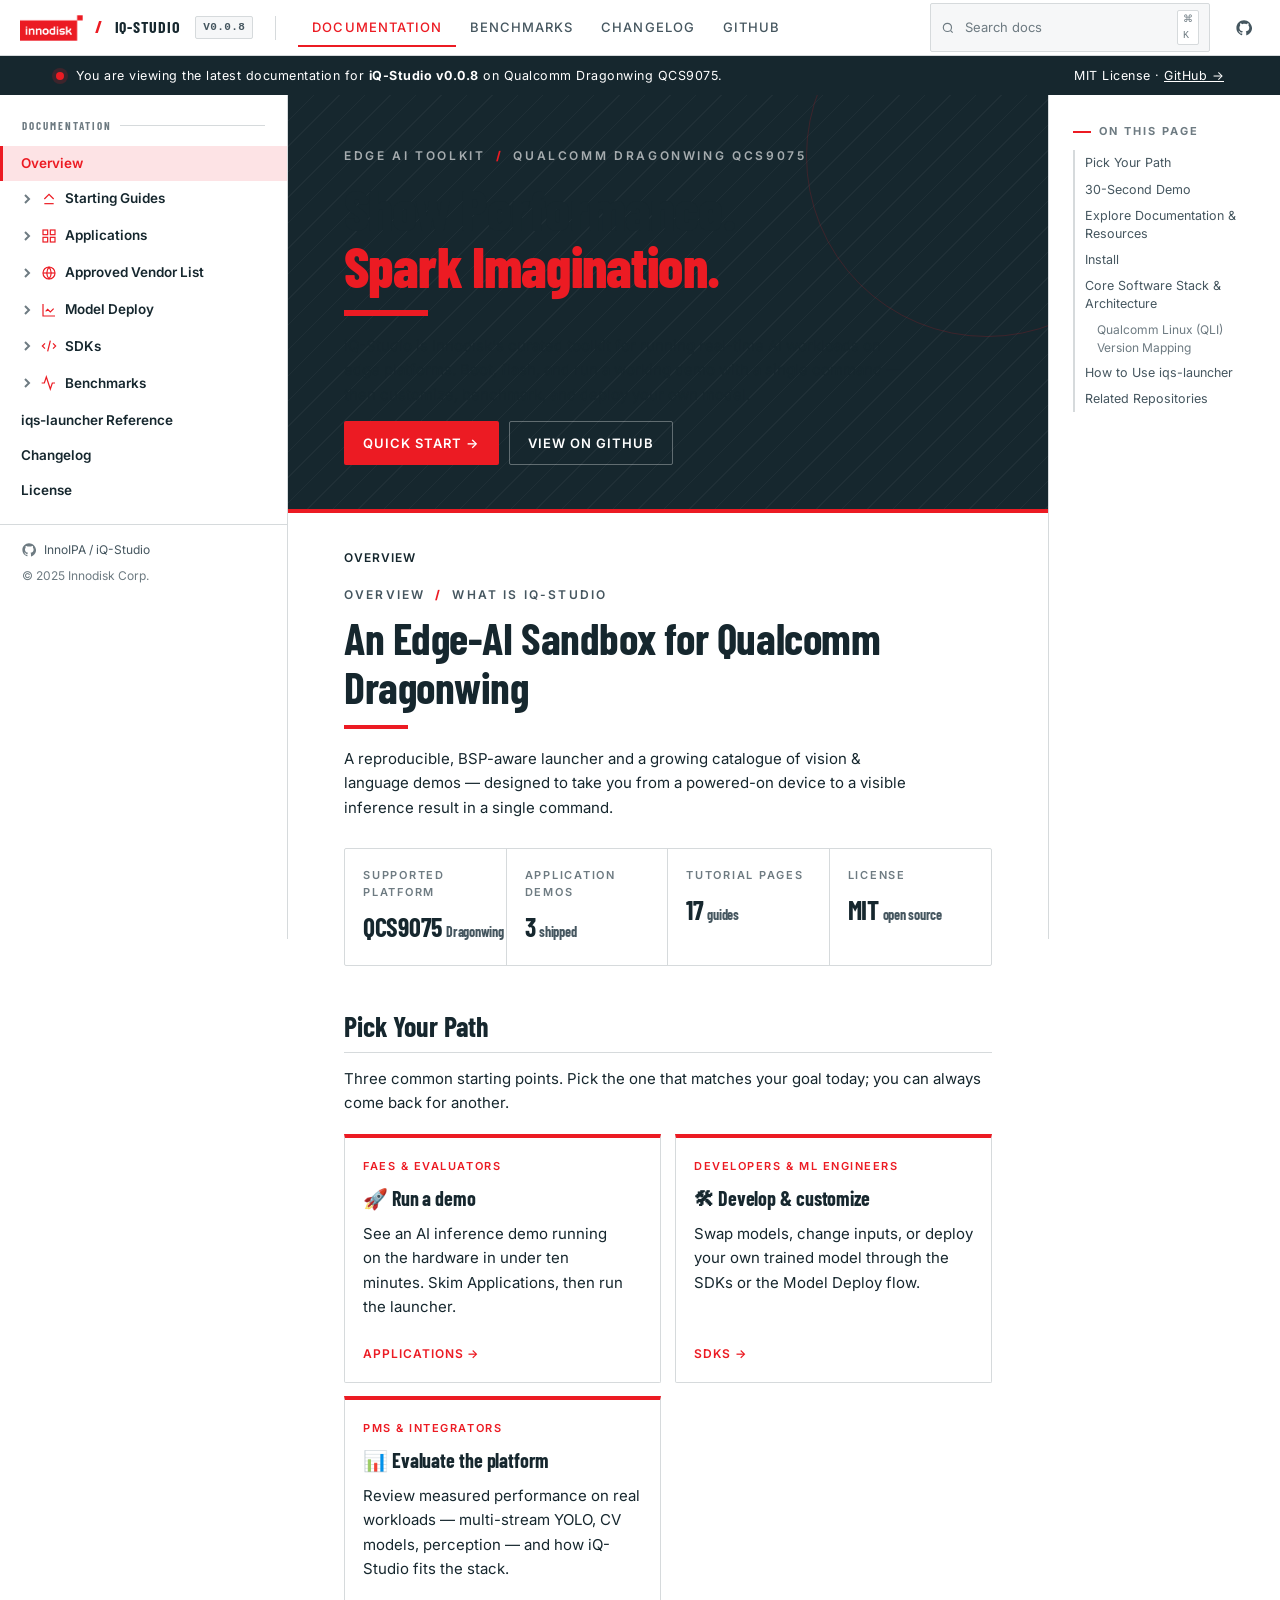
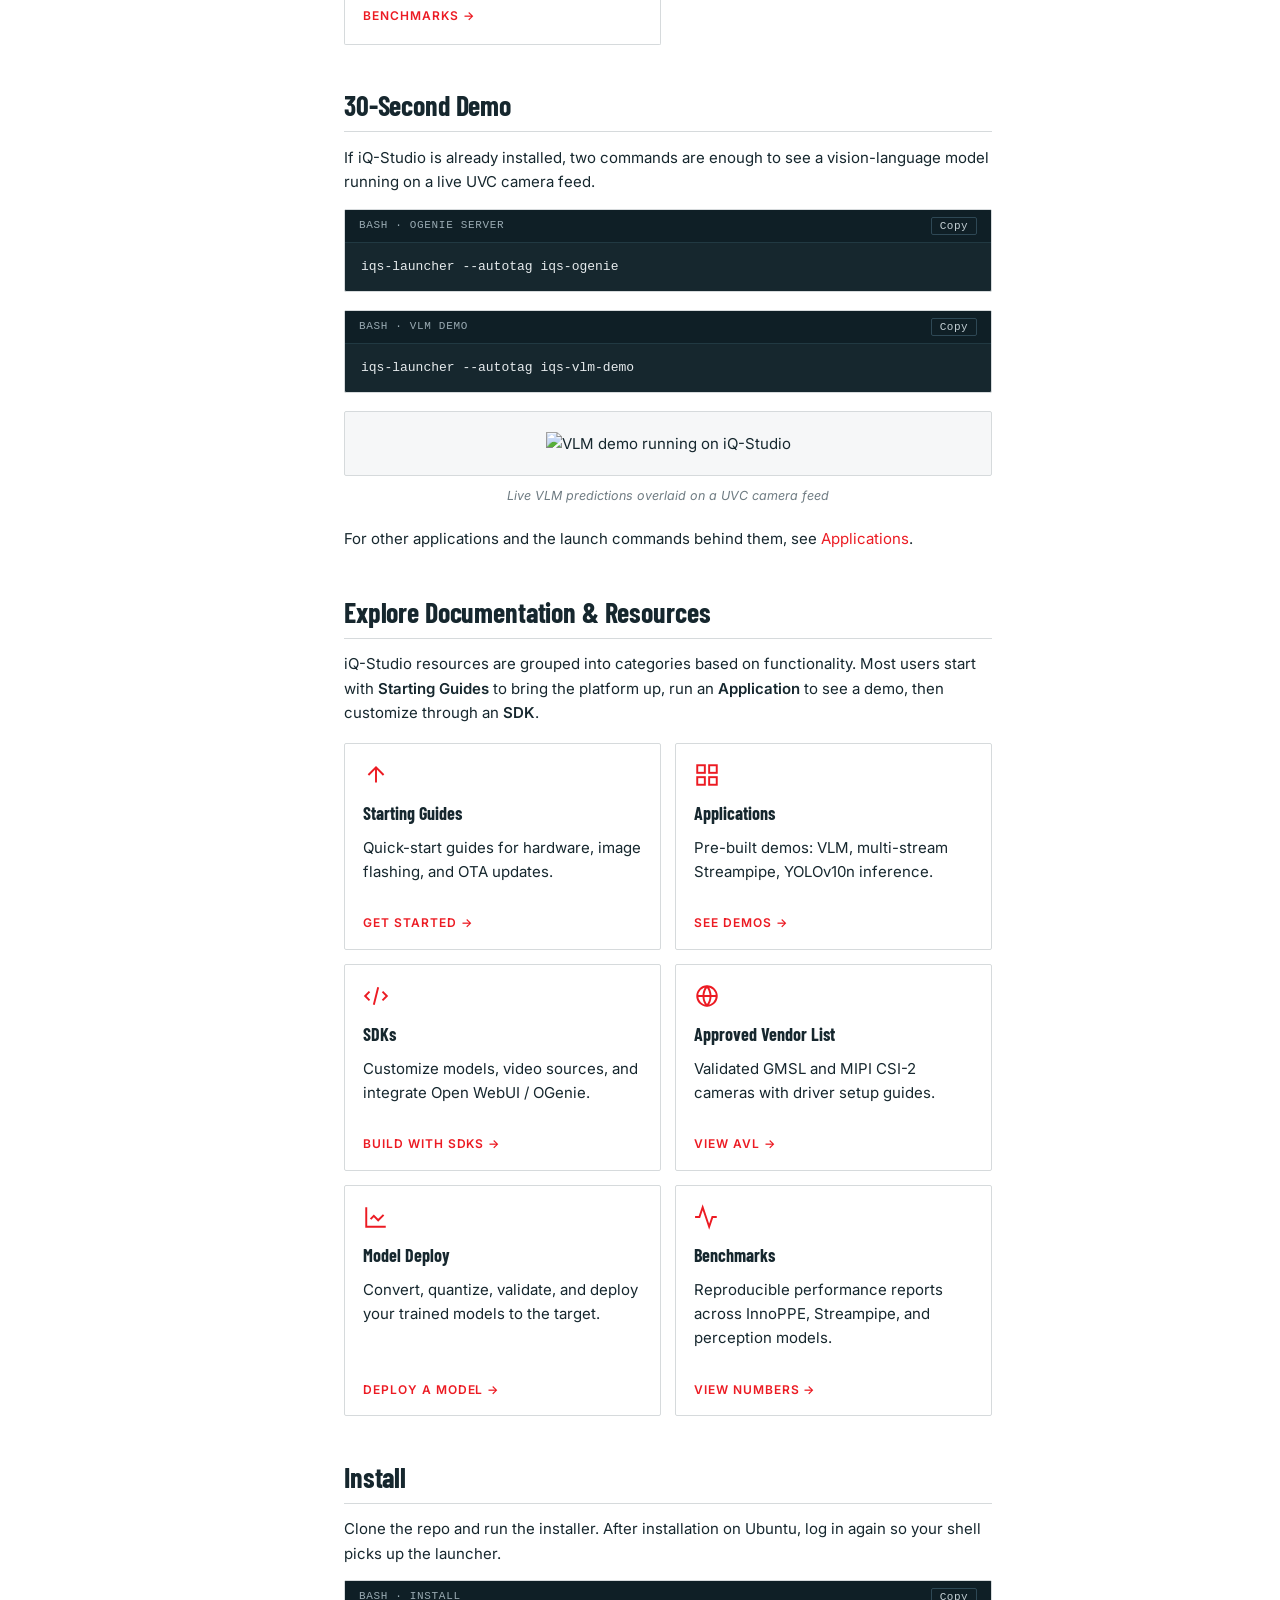
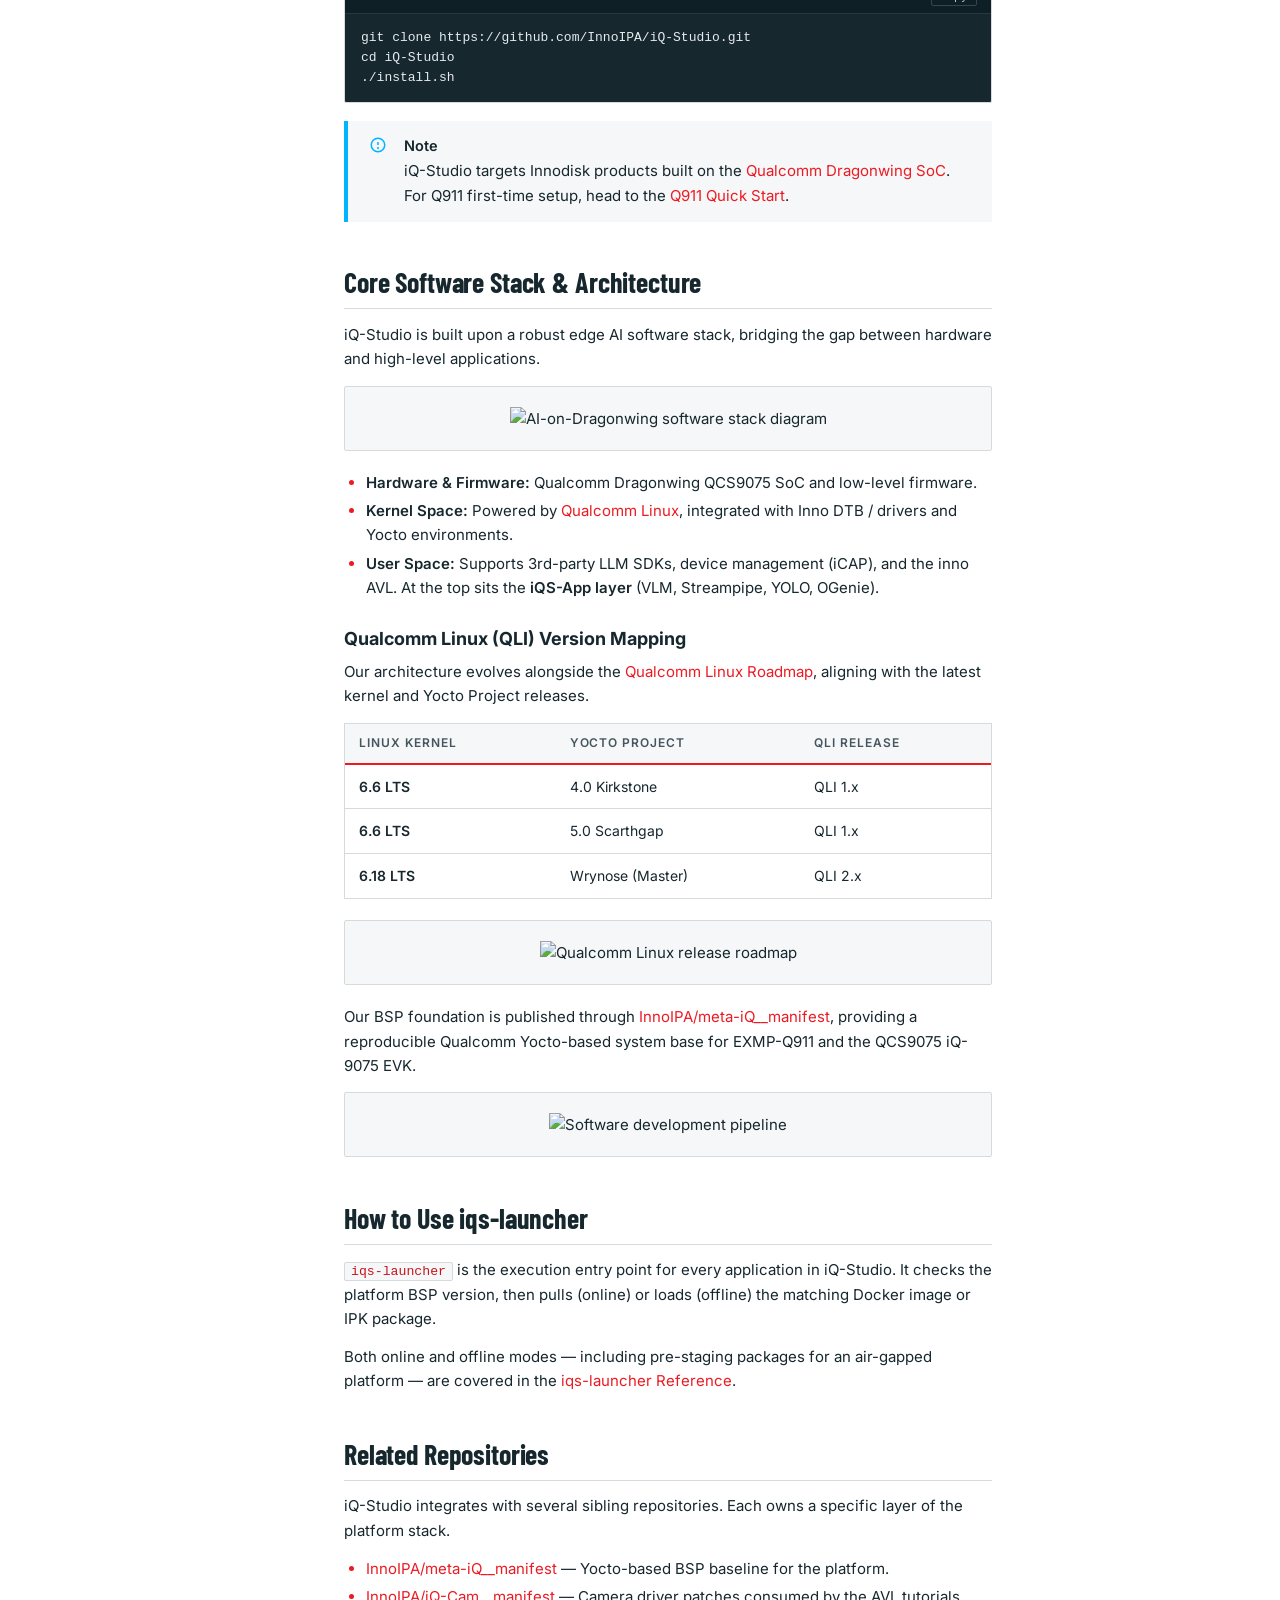
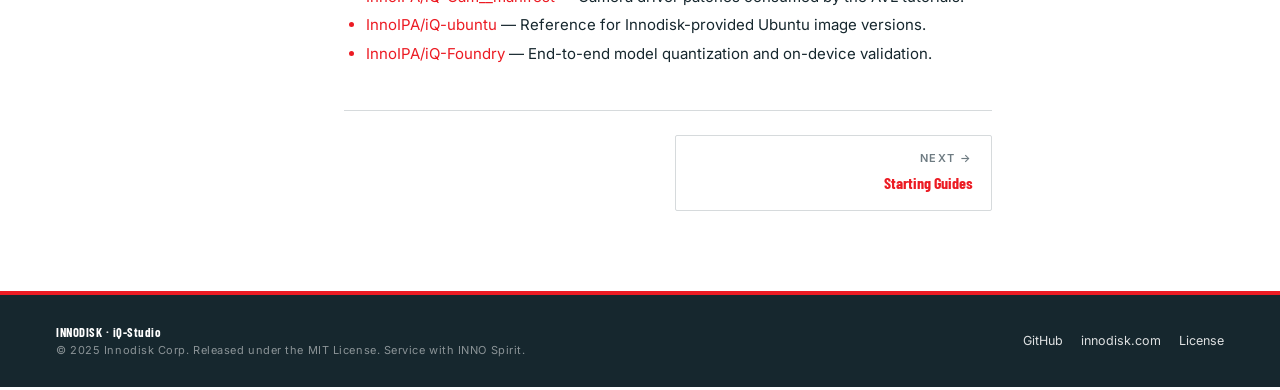
==== commit dec7e0ec: "feat: update  new features and enhancements - Enhanced clipboard copy functionality in site.js with " ====
--- a/site/index.html
+++ b/site/index.html
@@ -18,7 +18,7 @@
     <img src="assets/img/logo-innodisk.png" alt="Innodisk" />
     <span class="slash">/</span>
     <span class="product">iQ-Studio</span>
-    <span class="topbar__version">v0.0.7</span>
+    <span class="topbar__version">v0.0.8</span>
   </a>
   <span class="topbar__divider"></span>
   <nav class="topbar__nav" aria-label="Primary">
@@ -40,7 +40,7 @@
 
 <div class="notice">
   <span class="dot"></span>
-  <span>You are viewing the latest documentation for <strong>iQ-Studio v0.0.7</strong> on Qualcomm Dragonwing QCS9075.</span>
+  <span>You are viewing the latest documentation for <strong>iQ-Studio v0.0.8</strong> on Qualcomm Dragonwing QCS9075.</span>
   <span style="margin-left:auto">MIT License · <a href="https://github.com/InnoIPA/iQ-Studio" target="_blank" rel="noopener">GitHub →</a></span>
 </div>
 
@@ -180,7 +180,7 @@
       </p>
     </div>
 
-    <div class="stats">
+    <div class="stats" data-reveal>
       <div class="stat">
         <div class="stat__label">Supported Platform</div>
         <div class="stat__value">QCS9075<span class="unit">Dragonwing</span></div>
@@ -199,23 +199,23 @@
       </div>
     </div>
 
-    <h2 id="pick-your-path">Pick Your Path</h2>
+    <h2 id="pick-your-path" data-reveal>Pick Your Path</h2>
     <p>Three common starting points. Pick the one that matches your goal today; you can always come back for another.</p>
 
     <div class="personas">
-      <a class="persona" href="applications/index.html">
+      <a class="persona" href="applications/index.html" data-reveal data-reveal-delay="1">
         <div class="persona__role">FAEs &amp; Evaluators</div>
         <div class="persona__title">🚀 Run a demo</div>
         <p class="persona__desc">See an AI inference demo running on the hardware in under ten minutes. Skim Applications, then run the launcher.</p>
         <span class="persona__cta">Applications →</span>
       </a>
-      <a class="persona" href="sdks/index.html">
+      <a class="persona" href="sdks/index.html" data-reveal data-reveal-delay="2">
         <div class="persona__role">Developers &amp; ML Engineers</div>
         <div class="persona__title">🛠 Develop &amp; customize</div>
         <p class="persona__desc">Swap models, change inputs, or deploy your own trained model through the SDKs or the Model Deploy flow.</p>
         <span class="persona__cta">SDKs →</span>
       </a>
-      <a class="persona" href="benchmarks/index.html">
+      <a class="persona" href="benchmarks/index.html" data-reveal data-reveal-delay="3">
         <div class="persona__role">PMs &amp; Integrators</div>
         <div class="persona__title">📊 Evaluate the platform</div>
         <p class="persona__desc">Review measured performance on real workloads — multi-stream YOLO, CV models, perception — and how iQ-Studio fits the stack.</p>
@@ -223,7 +223,7 @@
       </a>
     </div>
 
-    <h2 id="30-second-demo">30-Second Demo</h2>
+    <h2 id="30-second-demo" data-reveal>30-Second Demo</h2>
     <p>If iQ-Studio is already installed, two commands are enough to see a vision-language model running on a live UVC camera feed.</p>
 
     <div class="codeblock">
@@ -236,48 +236,48 @@
       <pre><code>iqs-launcher --autotag iqs-vlm-demo</code></pre>
     </div>
 
-    <div class="diagram">
+    <div class="diagram" data-reveal>
       <img src="assets/img/vlm-demo.gif" alt="VLM demo running on iQ-Studio">
     </div>
     <div class="diagram-caption">Live VLM predictions overlaid on a UVC camera feed</div>
 
     <p>For other applications and the launch commands behind them, see <a href="applications/index.html">Applications</a>.</p>
 
-    <h2 id="explore">Explore Documentation &amp; Resources</h2>
+    <h2 id="explore" data-reveal>Explore Documentation &amp; Resources</h2>
     <p>iQ-Studio resources are grouped into categories based on functionality. Most users start with <strong>Starting Guides</strong> to bring the platform up, run an <strong>Application</strong> to see a demo, then customize through an <strong>SDK</strong>.</p>
 
     <div class="cards">
-      <a href="starting-guides/index.html" class="card">
+      <a href="starting-guides/index.html" class="card" data-reveal data-reveal-delay="1">
         <svg class="card__icon" viewBox="0 0 24 24" fill="none" stroke="currentColor" stroke-width="1.8"><path d="M5 12 12 5l7 7"/><path d="M12 19V5"/></svg>
         <div class="card__title">Starting Guides</div>
         <p class="card__desc">Quick-start guides for hardware, image flashing, and OTA updates.</p>
         <span class="card__more">Get started →</span>
       </a>
-      <a href="applications/index.html" class="card">
+      <a href="applications/index.html" class="card" data-reveal data-reveal-delay="2">
         <svg class="card__icon" viewBox="0 0 24 24" fill="none" stroke="currentColor" stroke-width="1.8"><rect x="3" y="3" width="7" height="7"/><rect x="14" y="3" width="7" height="7"/><rect x="3" y="14" width="7" height="7"/><rect x="14" y="14" width="7" height="7"/></svg>
         <div class="card__title">Applications</div>
         <p class="card__desc">Pre-built demos: VLM, multi-stream Streampipe, YOLOv10n inference.</p>
         <span class="card__more">See demos →</span>
       </a>
-      <a href="sdks/index.html" class="card">
+      <a href="sdks/index.html" class="card" data-reveal data-reveal-delay="3">
         <svg class="card__icon" viewBox="0 0 24 24" fill="none" stroke="currentColor" stroke-width="1.8"><path d="m18 16 4-4-4-4"/><path d="m6 8-4 4 4 4"/><path d="m14 4-4 16"/></svg>
         <div class="card__title">SDKs</div>
         <p class="card__desc">Customize models, video sources, and integrate Open WebUI / OGenie.</p>
         <span class="card__more">Build with SDKs →</span>
       </a>
-      <a href="avl/index.html" class="card">
+      <a href="avl/index.html" class="card" data-reveal data-reveal-delay="4">
         <svg class="card__icon" viewBox="0 0 24 24" fill="none" stroke="currentColor" stroke-width="1.8"><circle cx="12" cy="12" r="9"/><path d="M3 12h18"/><path d="M12 3a14 14 0 0 1 0 18"/><path d="M12 3a14 14 0 0 0 0 18"/></svg>
         <div class="card__title">Approved Vendor List</div>
         <p class="card__desc">Validated GMSL and MIPI CSI-2 cameras with driver setup guides.</p>
         <span class="card__more">View AVL →</span>
       </a>
-      <a href="model-deploy/index.html" class="card">
+      <a href="model-deploy/index.html" class="card" data-reveal data-reveal-delay="1">
         <svg class="card__icon" viewBox="0 0 24 24" fill="none" stroke="currentColor" stroke-width="1.8"><path d="M3 3v18h18"/><path d="m7 14 3-3 4 4 5-5"/></svg>
         <div class="card__title">Model Deploy</div>
         <p class="card__desc">Convert, quantize, validate, and deploy your trained models to the target.</p>
         <span class="card__more">Deploy a model →</span>
       </a>
-      <a href="benchmarks/index.html" class="card">
+      <a href="benchmarks/index.html" class="card" data-reveal data-reveal-delay="2">
         <svg class="card__icon" viewBox="0 0 24 24" fill="none" stroke="currentColor" stroke-width="1.8"><path d="M21 12h-4l-3 9-6-18-3 9H1"/></svg>
         <div class="card__title">Benchmarks</div>
         <p class="card__desc">Reproducible performance reports across InnoPPE, Streampipe, and perception models.</p>
@@ -285,7 +285,7 @@
       </a>
     </div>
 
-    <h2 id="install">Install</h2>
+    <h2 id="install" data-reveal>Install</h2>
     <p>Clone the repo and run the installer. After installation on Ubuntu, log in again so your shell picks up the launcher.</p>
 
     <div class="codeblock">
@@ -295,7 +295,7 @@
 ./install.sh</code></pre>
     </div>
 
-    <div class="callout callout--note">
+    <div class="callout callout--note" data-reveal>
       <div class="callout__icon">
         <svg width="18" height="18" viewBox="0 0 24 24" fill="none" stroke="currentColor" stroke-width="2"><circle cx="12" cy="12" r="9"/><path d="M12 8v4"/><circle cx="12" cy="16" r="0.5" fill="currentColor"/></svg>
       </div>
@@ -305,10 +305,10 @@
       </div>
     </div>
 
-    <h2 id="architecture">Core Software Stack &amp; Architecture</h2>
+    <h2 id="architecture" data-reveal>Core Software Stack &amp; Architecture</h2>
     <p>iQ-Studio is built upon a robust edge AI software stack, bridging the gap between hardware and high-level applications.</p>
 
-    <div class="diagram">
+    <div class="diagram" data-reveal>
       <img src="assets/img/ai_on_dragonwing_sw_stack.png" alt="AI-on-Dragonwing software stack diagram">
     </div>
 
@@ -321,32 +321,34 @@
     <h3 id="qli-version-mapping">Qualcomm Linux (QLI) Version Mapping</h3>
     <p>Our architecture evolves alongside the <a href="https://www.qualcomm.com/developer/software/qualcomm-linux" target="_blank" rel="noopener">Qualcomm Linux Roadmap</a>, aligning with the latest kernel and Yocto Project releases.</p>
 
-    <table>
-      <thead>
-        <tr><th>Linux Kernel</th><th>Yocto Project</th><th>QLI Release</th></tr>
-      </thead>
-      <tbody>
-        <tr><td><strong>6.6 LTS</strong></td><td>4.0 Kirkstone</td><td>QLI 1.x</td></tr>
-        <tr><td><strong>6.6 LTS</strong></td><td>5.0 Scarthgap</td><td>QLI 1.x</td></tr>
-        <tr><td><strong>6.18 LTS</strong></td><td>Wrynose (Master)</td><td>QLI 2.x</td></tr>
-      </tbody>
-    </table>
-
-    <div class="diagram">
+    <div class="table-scroll" data-reveal>
+      <table>
+        <thead>
+          <tr><th>Linux Kernel</th><th>Yocto Project</th><th>QLI Release</th></tr>
+        </thead>
+        <tbody>
+          <tr><td><strong>6.6 LTS</strong></td><td>4.0 Kirkstone</td><td>QLI 1.x</td></tr>
+          <tr><td><strong>6.6 LTS</strong></td><td>5.0 Scarthgap</td><td>QLI 1.x</td></tr>
+          <tr><td><strong>6.18 LTS</strong></td><td>Wrynose (Master)</td><td>QLI 2.x</td></tr>
+        </tbody>
+      </table>
+    </div>
+
+    <div class="diagram" data-reveal>
       <img src="assets/img/qcl_roadmap.png" alt="Qualcomm Linux release roadmap">
     </div>
 
     <p>Our BSP foundation is published through <a href="https://github.com/InnoIPA/meta-iQ__manifest" target="_blank" rel="noopener">InnoIPA/meta-iQ__manifest</a>, providing a reproducible Qualcomm Yocto-based system base for EXMP-Q911 and the QCS9075 iQ-9075 EVK.</p>
 
-    <div class="diagram">
+    <div class="diagram" data-reveal>
       <img src="assets/img/sw_development_pipeline.png" alt="Software development pipeline">
     </div>
 
-    <h2 id="launcher">How to Use iqs-launcher</h2>
+    <h2 id="launcher" data-reveal>How to Use iqs-launcher</h2>
     <p><code>iqs-launcher</code> is the execution entry point for every application in iQ-Studio. It checks the platform BSP version, then pulls (online) or loads (offline) the matching Docker image or IPK package.</p>
     <p>Both online and offline modes — including pre-staging packages for an air-gapped platform — are covered in the <a href="reference/launcher.html">iqs-launcher Reference</a>.</p>
 
-    <h2 id="related">Related Repositories</h2>
+    <h2 id="related" data-reveal>Related Repositories</h2>
     <p>iQ-Studio integrates with several sibling repositories. Each owns a specific layer of the platform stack.</p>
     <ul>
       <li><a href="https://github.com/InnoIPA/meta-iQ__manifest" target="_blank" rel="noopener">InnoIPA/meta-iQ__manifest</a> — Yocto-based BSP baseline for the platform.</li>
--- a/site/assets/css/styles.css
+++ b/site/assets/css/styles.css
@@ -936,3 +936,134 @@
   .topbar, .sidebar, .toc, .footer, .notice, .pager, .sidebar-toggle, .sidebar-backdrop { display: none !important; }
   .main { max-width: none; padding: 0; }
 }
+
+/* ============================================
+   v0.0.8 — Small-phone responsiveness
+   Below 480px: hide hero halo, tighten paddings,
+   bump touch targets, drop version pill from topbar.
+   ============================================ */
+@media (max-width: 480px) {
+  .hero::after { display: none; }
+  .hero { padding: 28px 16px 24px; margin: -28px -16px 24px; }
+  .hero h1 { font-size: 30px; }
+  .hero__lede { font-size: 15px; }
+  .main { padding: 20px 16px 48px; }
+  .topbar { padding: 0 14px; gap: 12px; }
+  .topbar__brand { font-size: 14px; }
+  .topbar__version { display: none; }
+  .footer { padding: 18px 16px; font-size: 12px; }
+  .notice { padding: 10px 16px; }
+  .nav-list a, .nav-leaf, .nav-group__toggle { padding-top: 11px; padding-bottom: 11px; }
+}
+
+/* Wide-table scroll wrapper — opt in by wrapping <table> in <div class="table-scroll"> */
+.main .table-scroll {
+  overflow-x: auto;
+  -webkit-overflow-scrolling: touch;
+  margin: 14px 0 22px;
+  border: 1px solid var(--border);
+}
+.main .table-scroll > table {
+  min-width: 480px;
+  margin: 0;
+  border: 0;
+}
+
+/* ============================================
+   v0.0.8 — Motion: hover micro-interactions
+   Subtle, professional. All durations use existing
+   --dur-fast / --ease-out motion tokens.
+   ============================================ */
+
+/* Cards: lift slightly on hover (transform already declared in transition) */
+.card:hover {
+  transform: translateY(-2px);
+  box-shadow: 0 6px 16px rgba(22, 39, 46, 0.08);
+}
+
+/* Persona cards: same lift, but transform isn't in their transition yet */
+.persona {
+  transition: border-color 160ms var(--ease-out), transform 160ms var(--ease-out), box-shadow 160ms var(--ease-out);
+}
+.persona:hover {
+  transform: translateY(-2px);
+  box-shadow: 0 6px 16px rgba(22, 39, 46, 0.08);
+}
+
+/* Applist arrow nudge on row hover */
+.applist__arrow { transition: transform 140ms var(--ease-out), color 140ms var(--ease-out); }
+.applist__row:hover .applist__arrow { transform: translateX(3px); color: var(--innodisk-red); }
+
+/* Primary/outline button glow on hover */
+.btn { transition: background 140ms var(--ease-out), border-color 140ms var(--ease-out), color 140ms var(--ease-out), box-shadow 140ms var(--ease-out); }
+.btn--primary:hover, .btn--outline:hover {
+  box-shadow: 0 2px 10px rgba(236, 27, 35, 0.22);
+}
+
+/* Topbar nav underline slide-in on hover (active state keeps its own red border) */
+.topbar__nav a { position: relative; }
+.topbar__nav a::after {
+  content: "";
+  position: absolute;
+  left: 14px; right: 14px; bottom: -1px;
+  height: 2px;
+  background: var(--innodisk-red);
+  transform: scaleX(0);
+  transform-origin: left center;
+  transition: transform 160ms var(--ease-out);
+  pointer-events: none;
+}
+.topbar__nav a:hover::after { transform: scaleX(1); }
+.topbar__nav a.is-active::after { display: none; }
+
+/* TOC links: nudge slightly right on hover */
+.toc a { transition: color 140ms var(--ease-out), border-color 140ms var(--ease-out), padding-left 140ms var(--ease-out); }
+.toc a:hover { padding-left: 14px; }
+
+/* Code copy button: brief pulse after a successful copy (class toggled in site.js) */
+.codeblock__copy.is-copied {
+  border-color: var(--innodisk-red);
+  color: white;
+  background: rgba(236, 27, 35, 0.18);
+  animation: iqs-copy-pulse 360ms var(--ease-out);
+}
+@keyframes iqs-copy-pulse {
+  0%   { box-shadow: 0 0 0 0 rgba(236, 27, 35, 0.55); }
+  100% { box-shadow: 0 0 0 10px rgba(236, 27, 35, 0); }
+}
+
+/* Unified focus-visible ring */
+a:focus-visible,
+button:focus-visible,
+.btn:focus-visible,
+.icon-btn:focus-visible,
+.sidebar-toggle:focus-visible,
+.nav-group__toggle:focus-visible,
+.codeblock__copy:focus-visible,
+.search input:focus-visible {
+  outline: 2px solid var(--innodisk-red);
+  outline-offset: 2px;
+  border-radius: 2px;
+}
+
+/* ============================================
+   v0.0.8 — Motion: scroll-triggered reveals
+   Elements with [data-reveal] fade + slide up when
+   first scrolled into view. The observer (site.js)
+   adds .is-revealed once intersection fires.
+   Wrapped in (no-preference) so reduced-motion users
+   and no-JS users see content immediately.
+   ============================================ */
+@media (prefers-reduced-motion: no-preference) {
+  [data-reveal] {
+    opacity: 0;
+    transform: translateY(12px);
+    transition: opacity 420ms var(--ease-out), transform 420ms var(--ease-out);
+    will-change: opacity, transform;
+  }
+  [data-reveal].is-revealed { opacity: 1; transform: none; }
+  [data-reveal][data-reveal-delay="1"] { transition-delay: 80ms; }
+  [data-reveal][data-reveal-delay="2"] { transition-delay: 160ms; }
+  [data-reveal][data-reveal-delay="3"] { transition-delay: 240ms; }
+  [data-reveal][data-reveal-delay="4"] { transition-delay: 320ms; }
+}
